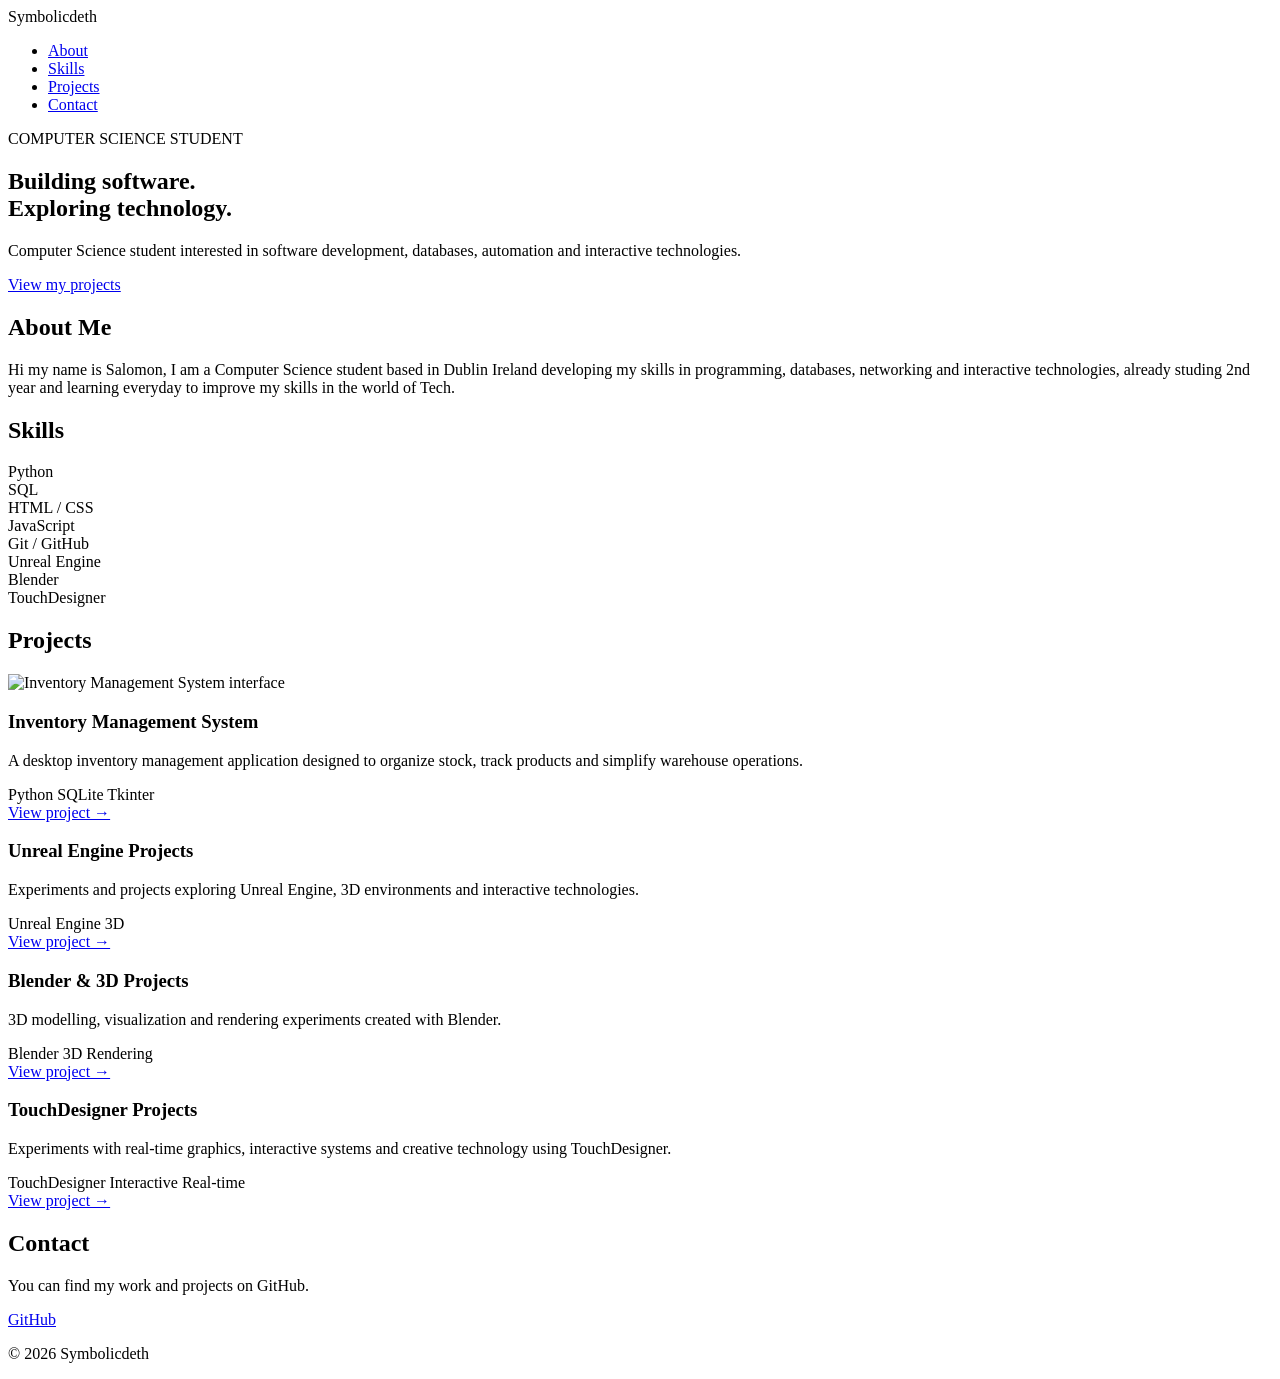
==== index.html @ 590c9b87 "Rename index.html.html to index.html" ====
<!DOCTYPE html>
<html lang="en">

<head>
    <meta charset="UTF-8">
    <meta name="viewport" content="width=device-width, initial-scale=1.0">

    <title>Symbolicdeth | Portfolio</title>

    <link rel="stylesheet" href="style.css">
</head>

<body>

    <!-- Navigation -->
    <header>
        <nav>
            <div class="logo">Symbolicdeth</div>

            <ul>
                <li><a href="#about">About</a></li>
                <li><a href="#skills">Skills</a></li>
                <li><a href="#projects">Projects</a></li>
                <li><a href="#contact">Contact</a></li>
            </ul>
        </nav>
    </header>


    <!-- Hero -->
    <section id="hero">

        <p class="subtitle">COMPUTER SCIENCE STUDENT</p>

        <h1>
            Building software.<br>
            Exploring technology.
        </h1>

        <p class="description">
            Computer Science student interested in software development,
            databases, automation and interactive technologies.
        </p>

        <a href="#projects" class="button">
            View my projects
        </a>

    </section>


    <!-- About -->
    <section id="about">

        <h2>About Me</h2>

        <p>
            Hi my name is Salomon, I am a Computer Science student based in Dublin Ireland
            developing my skills in programming, databases, networking and interactive technologies,
            already studing 2nd year and learning everyday to improve my skills in the world of Tech.
        </p>

    </section>


    <!-- Skills -->
    <section id="skills">

        <h2>Skills</h2>

        <div class="skills-container">

            <div class="skill">Python</div>
            <div class="skill">SQL</div>
            <div class="skill">HTML / CSS</div>
            <div class="skill">JavaScript</div>
            <div class="skill">Git / GitHub</div>
            <div class="skill">Unreal Engine</div>
            <div class="skill">Blender</div>
            <div class="skill">TouchDesigner</div>
        </div>

    </section>


    <!-- Projects -->
    <section id="projects">

        <h2>Projects</h2>

        <div class="projects-container">
            

            <article class="project">
                <img 
                    src="images/Inventory github.png"
                    alt="Inventory Management System interface"
                    class="project-image">
                <h3>Inventory Management System</h3>
                <p>
                    A desktop inventory management application designed to organize stock, 
                    track products and simplify warehouse 
                    operations.
    </p>

    <div class="project-tags">
        <span>Python</span>
        <span>SQLite</span>
        <span>Tkinter</span> 
    </div>

    <a href="projects/inventory.html" class="project-link">
    View project →
</a>

</article>


            <article class="project">

                <h3>Unreal Engine Projects</h3>

                <p>
                   Experiments and projects exploring Unreal Engine,
                   3D environments and interactive technologies.
                </p>

                <div class="project-tags">
                     <span>Unreal Engine</span>
                     <span>3D</span>
                </div>

    <a href="#" class="project-link">
        View project →
    </a>

</article>


            <article class="project">

                <h3>Blender & 3D Projects</h3>

                <p>
                    3D modelling, visualization and rendering experiments
                    created with Blender.
                </p>

    <div class="project-tags">
        <span>Blender</span>
        <span>3D</span>
        <span>Rendering</span>
    </div>

    <a href="#" class="project-link">
        View project →
    </a>

</article>


            <article class="project">

                <h3>TouchDesigner Projects</h3>

                <p>
                    Experiments with real-time graphics, interactive systems
                    and creative technology using TouchDesigner.
                </p>

    <div class="project-tags">
        <span>TouchDesigner</span>
        <span>Interactive</span>
        <span>Real-time</span>
    </div>

    <a href="#" class="project-link">
        View project →
    </a>

</article>
        </div>

    </section>


    <!-- Contact -->
    <section id="contact">

        <h2>Contact</h2>

        <p>
            You can find my work and projects on GitHub.
        </p>

        <a href="https://github.com/" class="button">
            GitHub
        </a>

    </section>


    <footer>

        <p>© 2026 Symbolicdeth</p>

    </footer>


    <script src="script.js"></script>

</body>

</html>
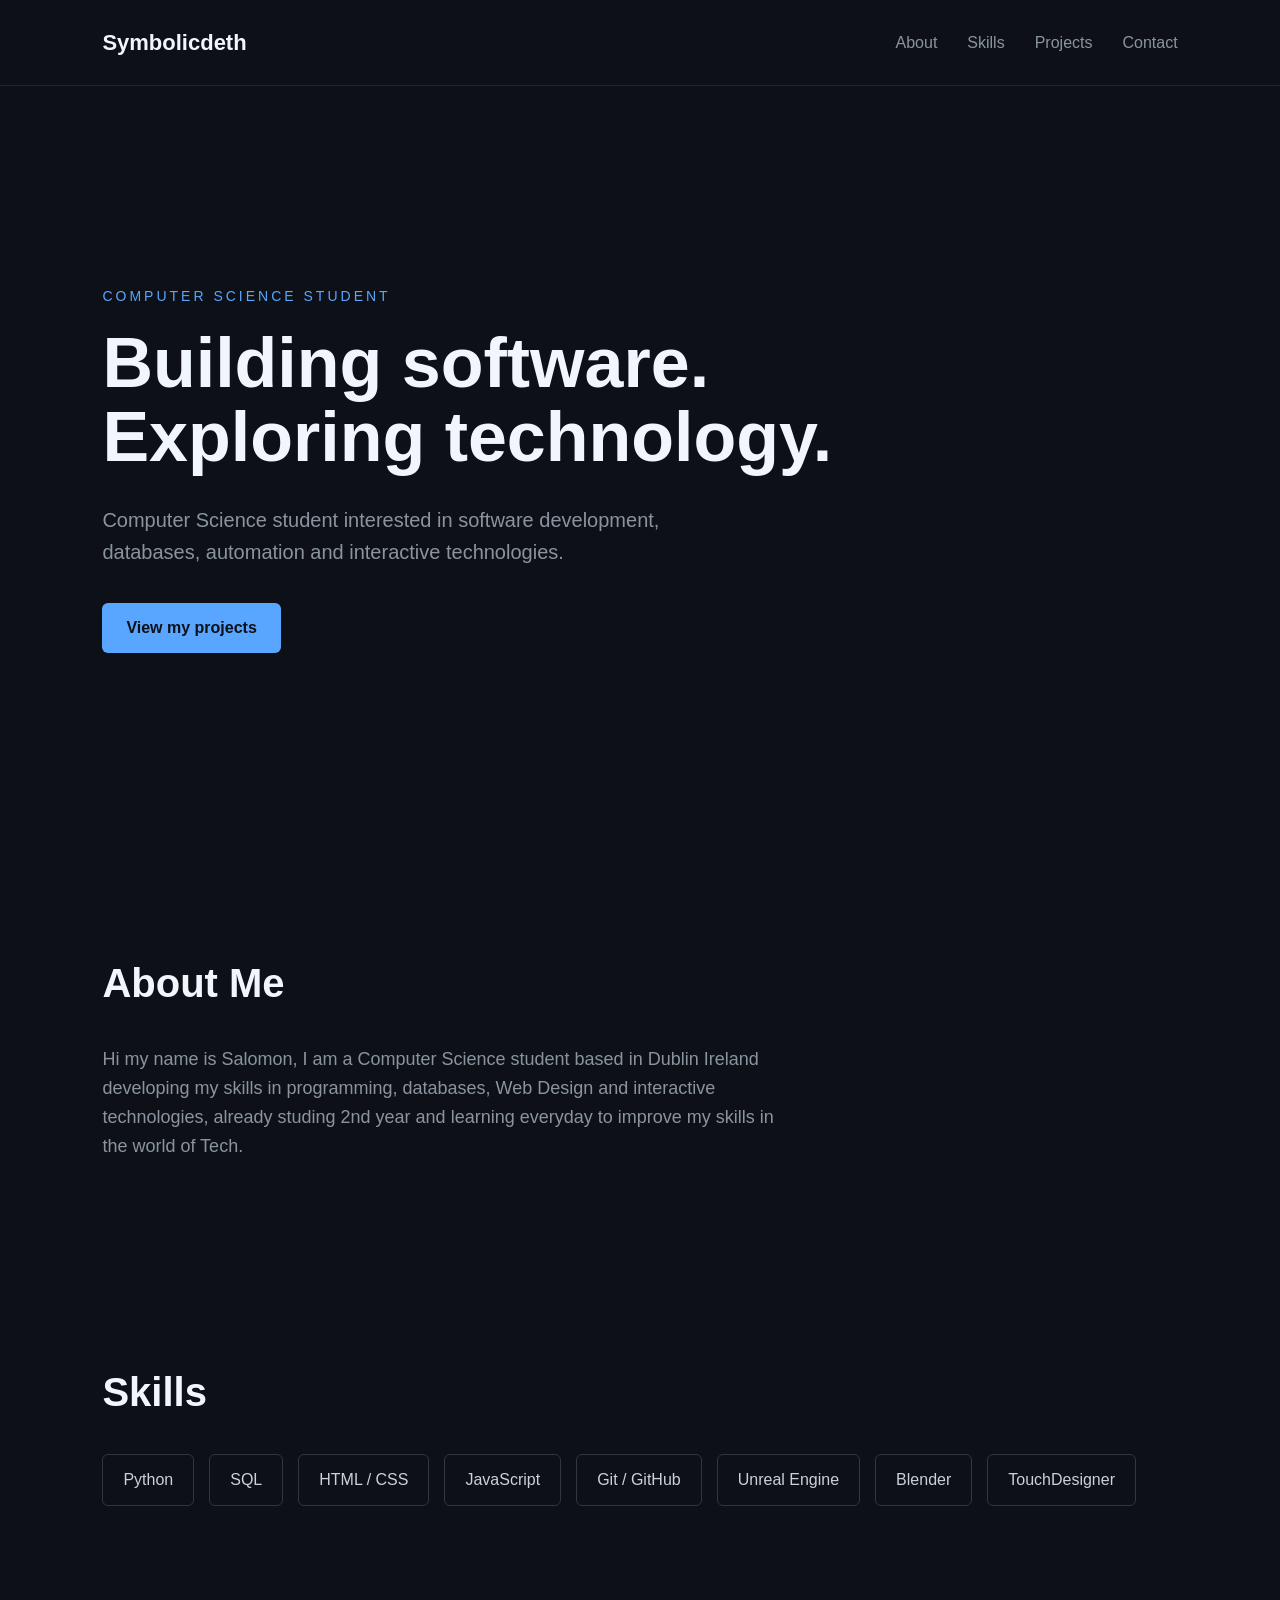
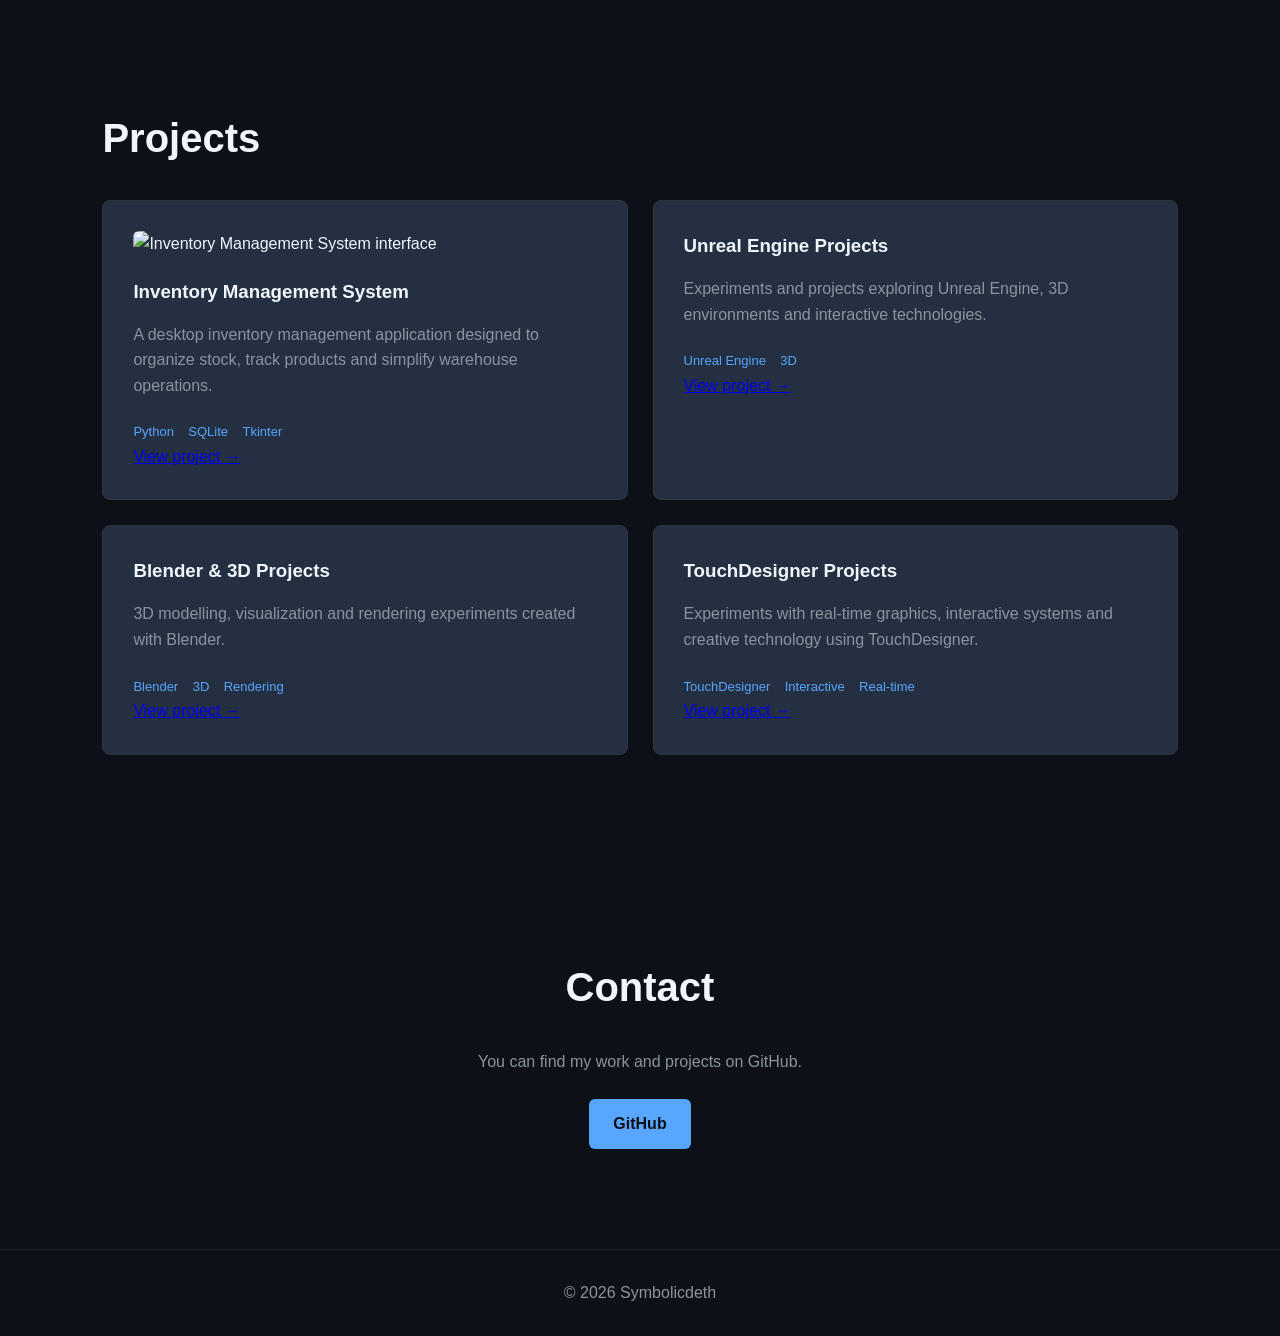
==== commit 997f4274: "Revise portfolio HTML structure and content Updated the HTML structure of the portfolio page, includ" ====
--- a/index.html
+++ b/index.html
@@ -56,7 +56,7 @@
 
         <p>
             Hi my name is Salomon, I am a Computer Science student based in Dublin Ireland
-            developing my skills in programming, databases, networking and interactive technologies,
+            developing my skills in programming, databases, Web Design and interactive technologies,
             already studing 2nd year and learning everyday to improve my skills in the world of Tech.
         </p>
 
--- a/style.css
+++ b/style.css
@@ -0,0 +1,358 @@
+/* =========================
+   GENERAL
+========================= */
+
+* {
+    margin: 0;
+    padding: 0;
+    box-sizing: border-box;
+}
+
+html {
+    scroll-behavior: smooth;
+}
+
+body {
+    background-color: #0d1117;
+    color: #f0f6fc;
+    font-family: Arial, sans-serif;
+    line-height: 1.6;
+}
+
+
+/* =========================
+   NAVIGATION
+========================= */
+
+header {
+    padding: 25px 8%;
+    border-bottom: 1px solid #21262d;
+}
+
+nav {
+    display: flex;
+    justify-content: space-between;
+    align-items: center;
+}
+
+.logo {
+    font-size: 22px;
+    font-weight: bold;
+}
+
+nav ul {
+    display: flex;
+    list-style: none;
+    gap: 30px;
+}
+
+nav a {
+    color: #8b949e;
+    text-decoration: none;
+}
+
+nav a:hover {
+    color: white;
+}
+
+
+/* =========================
+   HERO
+========================= */
+
+#hero {
+    min-height: 85vh;
+    padding: 120px 8%;
+    display: flex;
+    flex-direction: column;
+    justify-content: center;
+}
+
+.subtitle {
+    color: #58a6ff;
+    font-size: 14px;
+    letter-spacing: 3px;
+    margin-bottom: 20px;
+}
+
+#hero h1 {
+    font-size: clamp(45px, 7vw, 70px);
+    line-height: 1.05;
+    max-width: 900px;
+    margin-bottom: 30px;
+}
+
+.description {
+    color: #8b949e;
+    font-size: 20px;
+    max-width: 650px;
+    margin-bottom: 35px;
+}
+
+
+/* =========================
+   BUTTON
+========================= */
+
+.button {
+    display: inline-block;
+    width: fit-content;
+    padding: 12px 24px;
+    background-color: #58a6ff;
+    color: #0d1117;
+    text-decoration: none;
+    font-weight: bold;
+    border-radius: 6px;
+}
+
+.button:hover {
+    opacity: 0.8;
+}
+
+
+/* =========================
+   SECTIONS
+========================= */
+
+section {
+    padding: 100px 8%;
+}
+
+section h2 {
+    font-size: 40px;
+    margin-bottom: 30px;
+}
+
+#about p {
+    max-width: 700px;
+    color: #8b949e;
+    font-size: 18px;
+}
+
+
+/* =========================
+   SKILLS
+========================= */
+
+.skills-container {
+    display: flex;
+    flex-wrap: wrap;
+    gap: 15px;
+}
+
+.skill {
+    border: 1px solid #30363d;
+    padding: 12px 20px;
+    border-radius: 6px;
+    color: #c9d1d9;
+}
+
+
+/* =========================
+   PROJECTS
+========================= */
+
+.projects-container {
+    display: grid;
+    grid-template-columns: repeat(2, 1fr);
+    gap: 25px;
+}
+
+.project {
+    border: 1px solid #30363d;
+    padding: 30px;
+    border-radius: 8px;
+    background-color: #243041;
+}
+
+.project h3 {
+    margin-bottom: 15px;
+}
+
+.project p {
+    color: #8b949e;
+    margin-bottom: 20px;
+}
+
+.project span {
+    .project-tags {
+    margin-bottom: 25px;
+}
+
+.project-link {
+    color: #58a6ff;
+    text-decoration: none;
+    font-weight: bold;
+}
+
+.project-link:hover {
+    text-decoration: underline;
+}
+    display: inline-block;
+    font-size: 13px;
+    color: #58a6ff;
+    margin-right: 10px;
+}
+
+
+/* =========================
+   CONTACT
+========================= */
+
+#contact {
+    text-align: center;
+}
+
+#contact p {
+    color: #8b949e;
+    margin-bottom: 25px;
+}
+
+
+/* =========================
+   FOOTER
+========================= */
+
+footer {
+    text-align: center;
+    padding: 30px;
+    border-top: 1px solid #21262d;
+    color: #8b949e;
+}
+/* =========================
+   PROJECT PAGE
+========================= */
+
+.project-page {
+    min-height: 65vh;
+    padding: 120px 8% 85px;
+    display: flex;
+    flex-direction: column;
+    justify-content: center;
+}
+
+.project-page h1 {
+    font-size: clamp(45px, 6vw, 70px);
+    line-height: 1.1;
+    max-width: 900px;
+    margin-bottom: 30px;
+}
+
+.project-intro {
+    max-width: 750px;
+    color: #8b949e;
+    font-size: 21px;
+}
+
+.project-section {
+    max-width: 1000px;
+    margin: auto;
+    padding: 80px 8%;
+}
+
+.project-section h2 {
+    font-size: 35px;
+    margin-bottom: 25px;
+}
+
+.project-section p {
+    color: #8b949e;
+    font-size: 18px;
+    margin-bottom: 20px;
+}
+
+.feature-list {
+    list-style: none;
+    display: grid;
+    gap: 15px;
+    padding: 0;
+}
+
+.feature-list li {
+    border-left: 3px solid #58a6ff;
+    padding: 12px 20px;
+    background-color: #161b22;
+    color: #c9d1d9;
+}
+
+.project-image {
+    width: 100%;
+    height: 220px;
+    object-fit: cover;
+    border-radius: 6px;
+    margin-bottom: 20px;
+}
+/* =========================
+   PROJECT DETAIL IMAGES
+========================= */
+
+.project-detail-image {
+    display: block;
+    width: 100%;
+    max-width: 1000px;
+    height: auto;
+    margin: 35px auto 0;
+    border: 1px solid #30363d;
+    border-radius: 8px;
+}
+/* =========================
+   FEATURE GRID
+========================= */
+
+.feature-grid {
+    display: grid;
+    grid-template-columns: repeat(2, 1fr);
+    gap: 20px;
+    margin-top: 30px;
+}
+
+.feature-card {
+    padding: 25px;
+    border: 1px solid #30363d;
+    border-radius: 8px;
+    background: #111827;
+}
+
+.feature-card h3 {
+    margin-bottom: 10px;
+}
+
+.feature-card p {
+    margin: 0;
+    line-height: 1.6;
+}
+/* =========================
+   PROJECT ARCHITECTURE
+========================= */
+
+.architecture {
+    display: grid;
+    grid-template-columns: repeat(2, 1fr);
+    gap: 20px;
+    margin-top: 30px;
+}
+
+.architecture-item {
+    padding: 25px;
+    border: 1px solid #30363d;
+    border-radius: 8px;
+    background: #111827;
+}
+
+.architecture-item strong {
+    display: block;
+    font-size: 1.1rem;
+    margin-bottom: 8px;
+}
+
+.architecture-item span {
+    line-height: 1.5;
+}
+
+.architecture-main {
+    grid-column: 1 / -1;
+}
+
+.architecture-database {
+    grid-column: 1 / -1;
+}
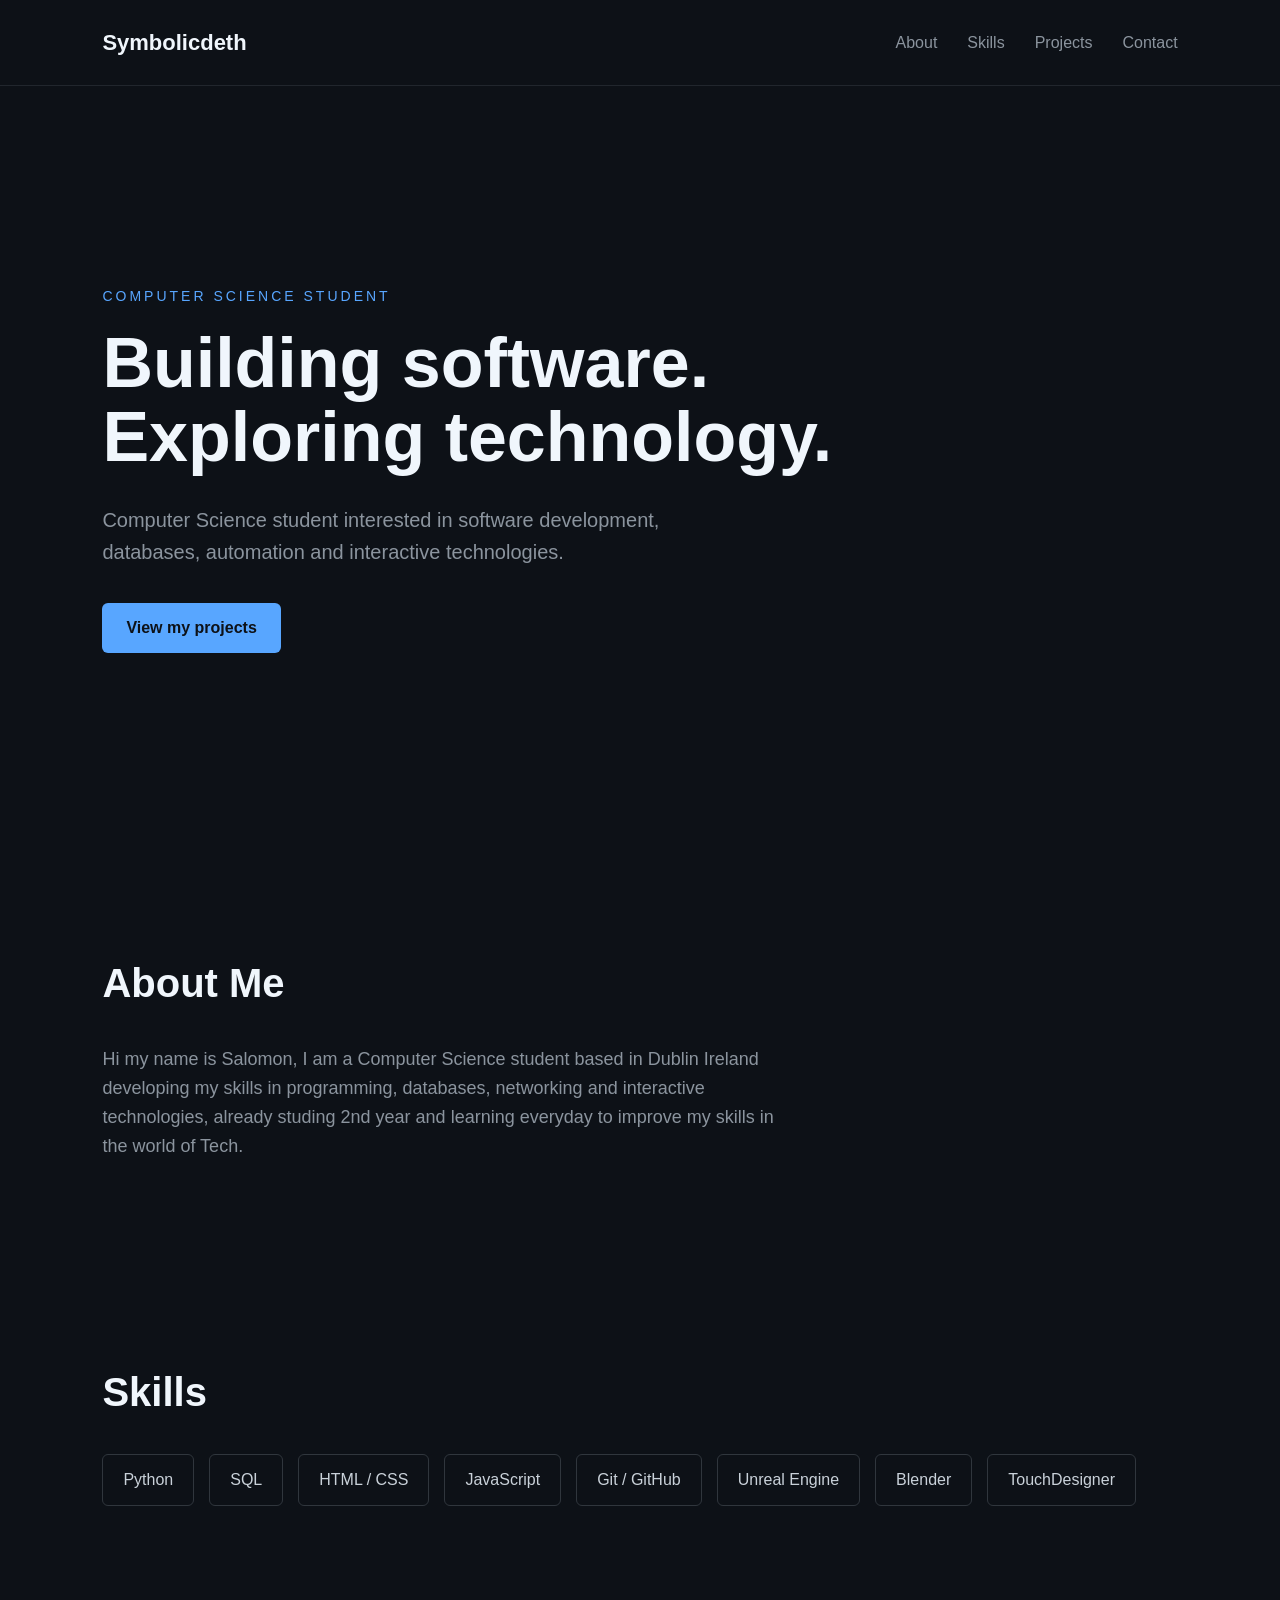
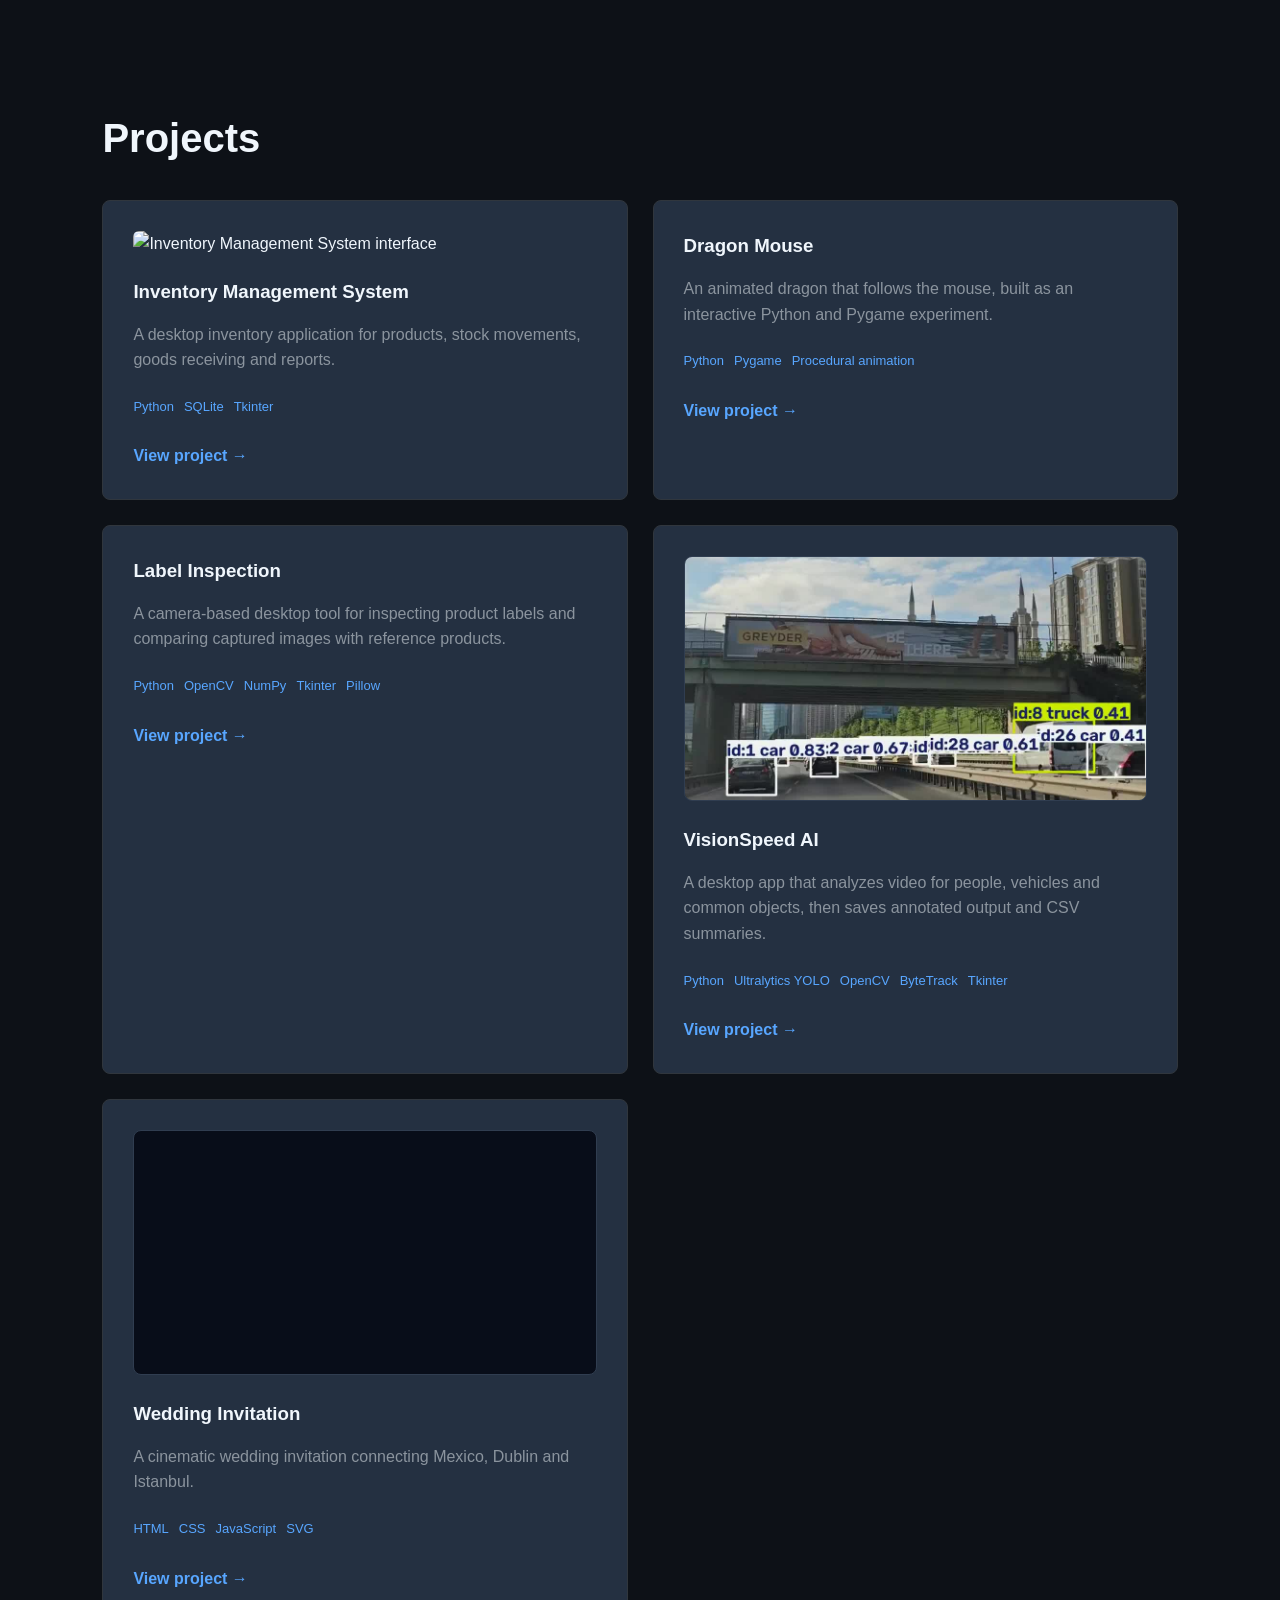
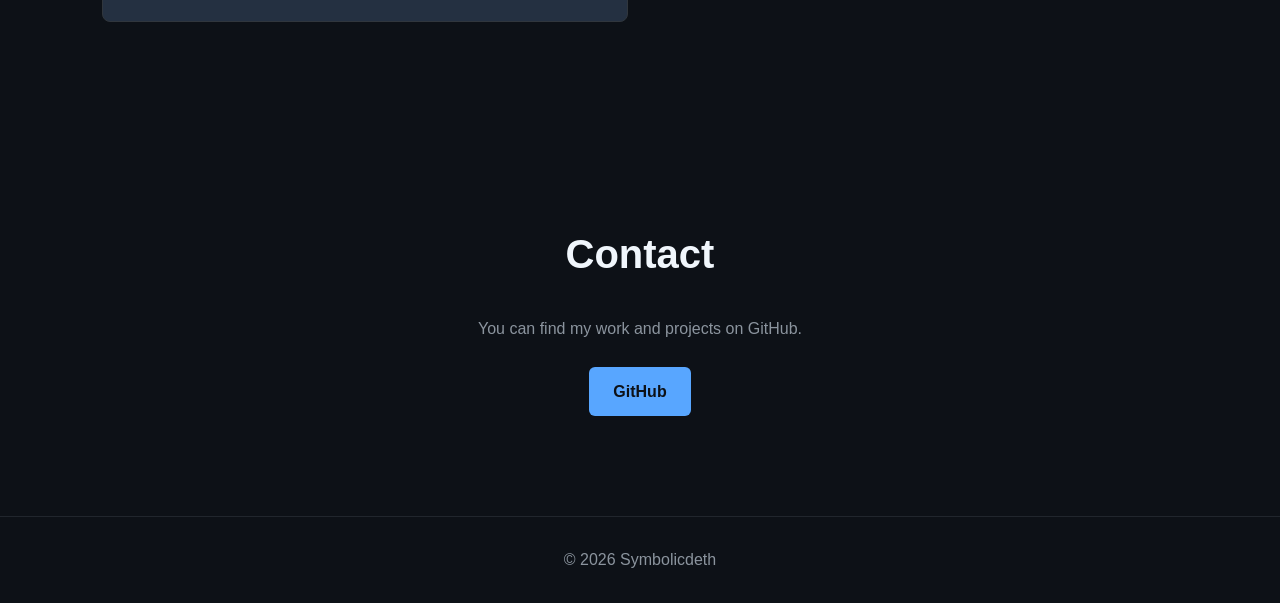
==== commit b0c5f07d: "Add files via upload" ====
--- a/index.html
+++ b/index.html
@@ -56,7 +56,7 @@
 
         <p>
             Hi my name is Salomon, I am a Computer Science student based in Dublin Ireland
-            developing my skills in programming, databases, Web Design and interactive technologies,
+            developing my skills in programming, databases, networking and interactive technologies,
             already studing 2nd year and learning everyday to improve my skills in the world of Tech.
         </p>
 
@@ -89,96 +89,45 @@
         <h2>Projects</h2>
 
         <div class="projects-container">
-            
+            <article class="project">
+                <img src="images/Inventory github.png" alt="Inventory Management System interface" class="project-image">
+                <h3>Inventory Management System</h3>
+                <p>A desktop inventory application for products, stock movements, goods receiving and reports.</p>
+                <div class="project-tags"><span>Python</span><span>SQLite</span><span>Tkinter</span></div>
+                <a href="projects/inventory.html" class="project-link">View project →</a>
+            </article>
 
             <article class="project">
-                <img 
-                    src="images/Inventory github.png"
-                    alt="Inventory Management System interface"
-                    class="project-image">
-                <h3>Inventory Management System</h3>
-                <p>
-                    A desktop inventory management application designed to organize stock, 
-                    track products and simplify warehouse 
-                    operations.
-    </p>
-
-    <div class="project-tags">
-        <span>Python</span>
-        <span>SQLite</span>
-        <span>Tkinter</span> 
-    </div>
-
-    <a href="projects/inventory.html" class="project-link">
-    View project →
-</a>
-
-</article>
-
+                <h3>Dragon Mouse</h3>
+                <p>An animated dragon that follows the mouse, built as an interactive Python and Pygame experiment.</p>
+                <div class="project-tags"><span>Python</span><span>Pygame</span><span>Procedural animation</span></div>
+                <a href="projects/dragon-mouse.html" class="project-link">View project →</a>
+            </article>
 
             <article class="project">
-
-                <h3>Unreal Engine Projects</h3>
-
-                <p>
-                   Experiments and projects exploring Unreal Engine,
-                   3D environments and interactive technologies.
-                </p>
-
-                <div class="project-tags">
-                     <span>Unreal Engine</span>
-                     <span>3D</span>
-                </div>
-
-    <a href="#" class="project-link">
-        View project →
-    </a>
-
-</article>
-
+                <h3>Label Inspection</h3>
+                <p>A camera-based desktop tool for inspecting product labels and comparing captured images with reference products.</p>
+                <div class="project-tags"><span>Python</span><span>OpenCV</span><span>NumPy</span><span>Tkinter</span><span>Pillow</span></div>
+                <a href="projects/label-inspection.html" class="project-link">View project →</a>
+            </article>
 
             <article class="project">
-
-                <h3>Blender & 3D Projects</h3>
-
-                <p>
-                    3D modelling, visualization and rendering experiments
-                    created with Blender.
-                </p>
-
-    <div class="project-tags">
-        <span>Blender</span>
-        <span>3D</span>
-        <span>Rendering</span>
-    </div>
-
-    <a href="#" class="project-link">
-        View project →
-    </a>
-
-</article>
-
+                <video class="project-video-preview" muted loop playsinline preload="none" poster="images/visionspeed-poster.jpg" aria-label="Preview of VisionSpeed AI detecting vehicles in traffic">
+                    <source src="images/visionspeed-traffic.mp4" type="video/mp4">
+                </video>
+                <h3>VisionSpeed AI</h3>
+                <p>A desktop app that analyzes video for people, vehicles and common objects, then saves annotated output and CSV summaries.</p>
+                <div class="project-tags"><span>Python</span><span>Ultralytics YOLO</span><span>OpenCV</span><span>ByteTrack</span><span>Tkinter</span></div>
+                <a href="projects/visionspeed-ai.html" class="project-link">View project →</a>
+            </article>
 
             <article class="project">
-
-                <h3>TouchDesigner Projects</h3>
-
-                <p>
-                    Experiments with real-time graphics, interactive systems
-                    and creative technology using TouchDesigner.
-                </p>
-
-    <div class="project-tags">
-        <span>TouchDesigner</span>
-        <span>Interactive</span>
-        <span>Real-time</span>
-    </div>
-
-    <a href="#" class="project-link">
-        View project →
-    </a>
-
-</article>
+                <iframe class="project-preview-frame" src="https://symbolicdeth.github.io/daniel-dilara-wedding/" title="Preview of the Daniel and Dilara wedding invitation" loading="lazy" scrolling="yes" tabindex="0"></iframe>
+                <h3>Wedding Invitation</h3>
+                <p>A cinematic wedding invitation connecting Mexico, Dublin and Istanbul.</p>
+                <div class="project-tags"><span>HTML</span><span>CSS</span><span>JavaScript</span><span>SVG</span></div>
+                <a href="projects/wedding-invitation.html" class="project-link">View project →</a>
+            </article>
         </div>
 
     </section>
@@ -212,3 +161,9 @@
 </body>
 
 </html>
+
+
+
+
+
+
--- a/style.css
+++ b/style.css
@@ -174,28 +174,12 @@
     margin-bottom: 20px;
 }
 
-.project span {
-    .project-tags {
-    margin-bottom: 25px;
-}
-
-.project-link {
-    color: #58a6ff;
-    text-decoration: none;
-    font-weight: bold;
-}
-
-.project-link:hover {
-    text-decoration: underline;
-}
-    display: inline-block;
-    font-size: 13px;
-    color: #58a6ff;
-    margin-right: 10px;
-}
-
-
-/* =========================
+.project-tags { margin-bottom: 25px; }
+.project-tags span { display: inline-block; font-size: 13px; color: #58a6ff; margin-right: 10px; }
+.project-link { color: #58a6ff; text-decoration: none; font-weight: bold; }
+.project-link:hover { text-decoration: underline; }
+
+/* =========================
    CONTACT
 ========================= */
 
@@ -356,3 +340,56 @@
 .architecture-database {
     grid-column: 1 / -1;
 }
+
+/* Embedded project previews */
+.project-preview-frame,
+.project-demo-frame {
+    display: block;
+    width: 100%;
+    border: 1px solid #303d50;
+    border-radius: 8px;
+    background: #080d19;
+}
+
+.project-preview-frame {
+    height: 245px;
+    margin-bottom: 24px;
+    pointer-events: auto;
+    overscroll-behavior: contain;
+    touch-action: pan-y;
+}
+
+.project-demo-frame {
+    min-height: 520px;
+    height: min(72vh, 760px);
+}
+
+@media (max-width: 700px) {
+    .project-demo-frame {
+        min-height: 440px;
+        height: 70vh;
+    }
+}
+
+/* VisionSpeed AI video preview */
+.project-video-preview,
+.project-video-demo {
+    display: block;
+    width: 100%;
+    border: 1px solid #303d50;
+    border-radius: 8px;
+    background: #080d19;
+    object-fit: cover;
+}
+
+.project-video-preview {
+    height: 245px;
+    margin-bottom: 24px;
+}
+
+.project-video-demo {
+    min-height: 260px;
+    max-height: 760px;
+    aspect-ratio: 16 / 9;
+}
+
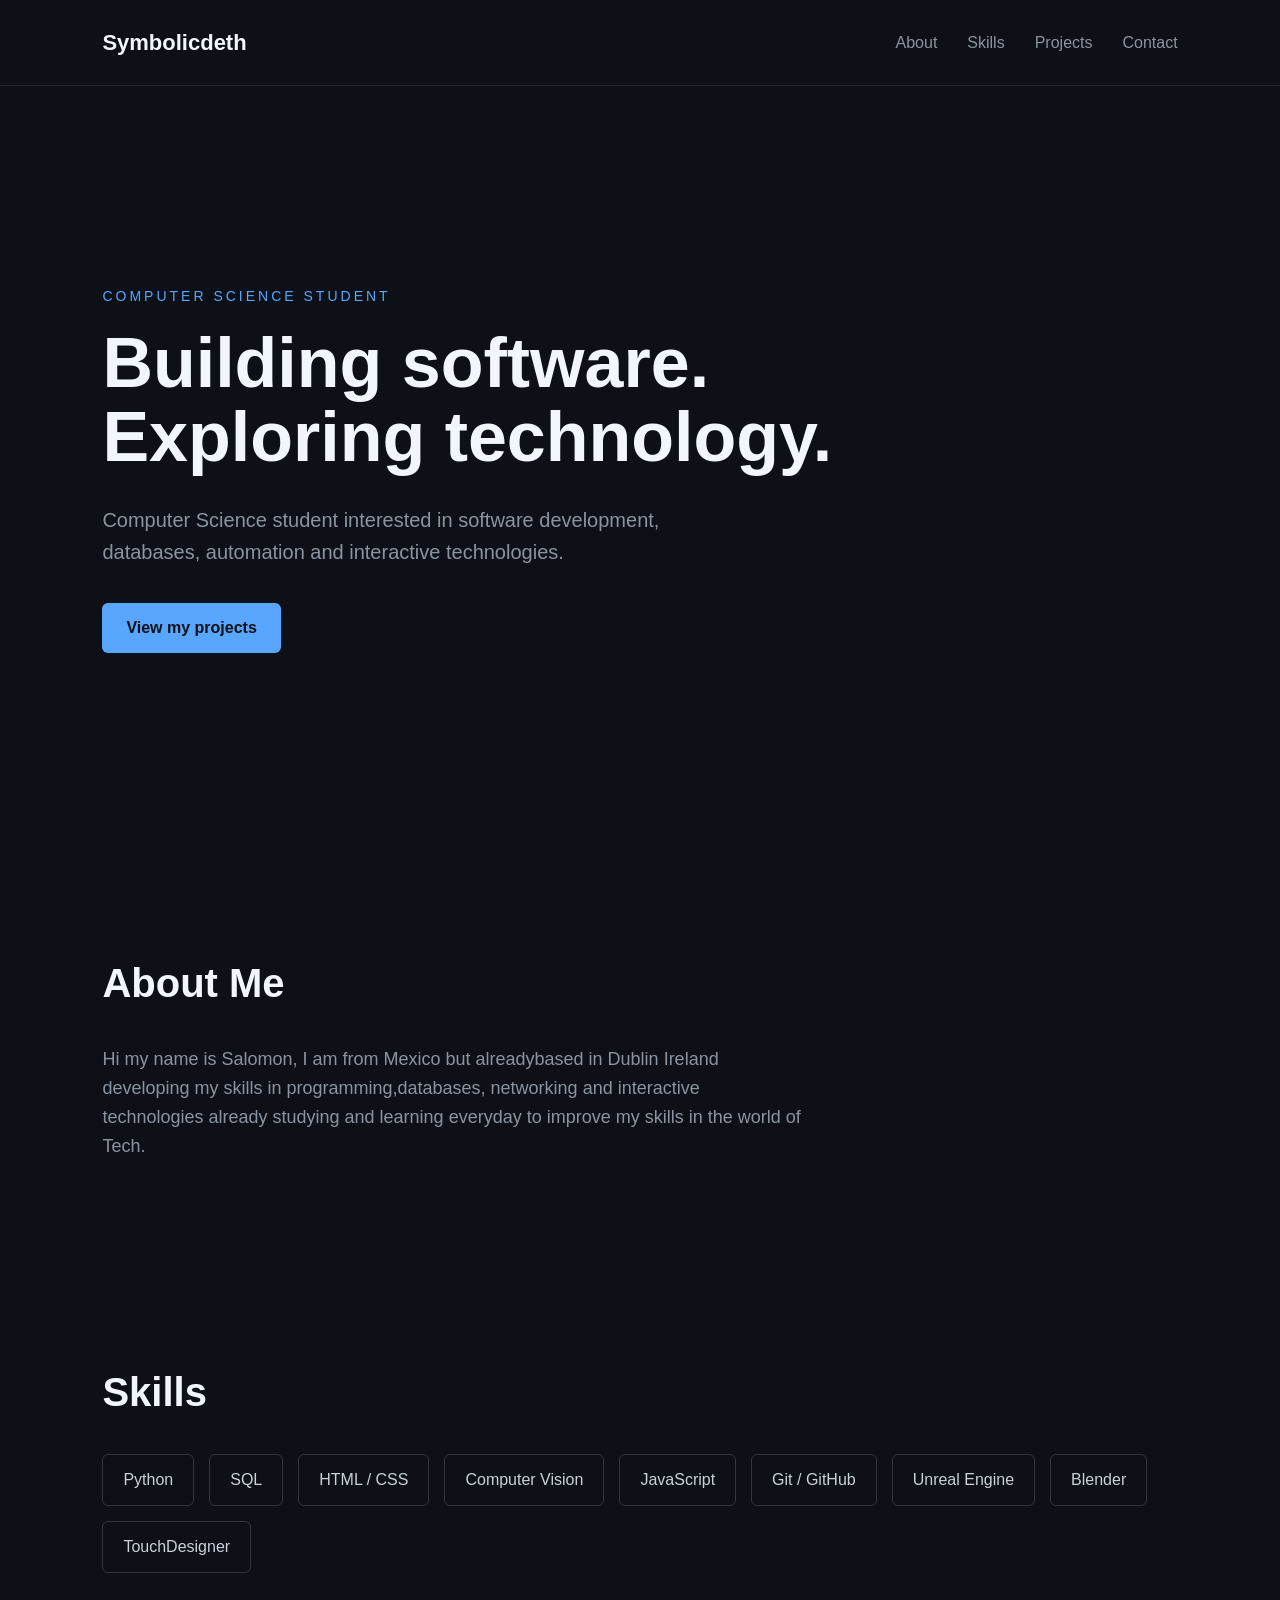
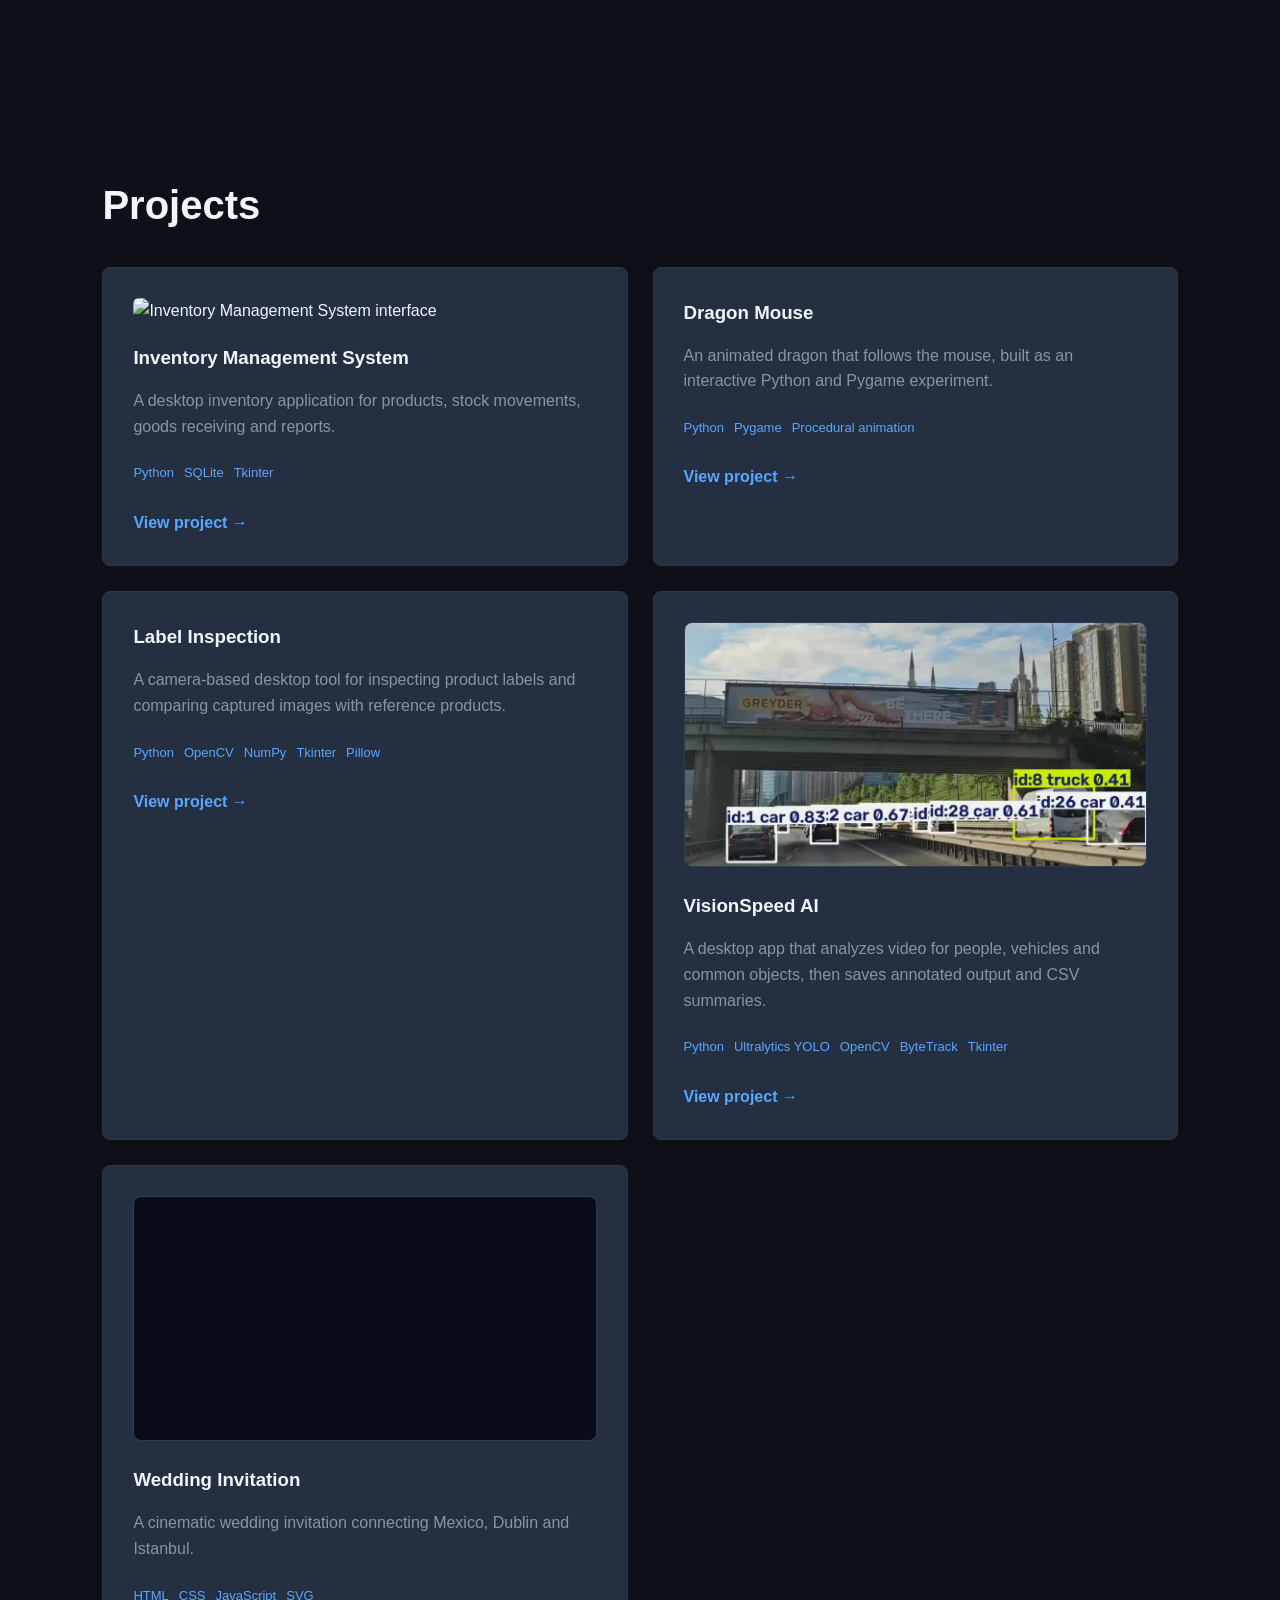
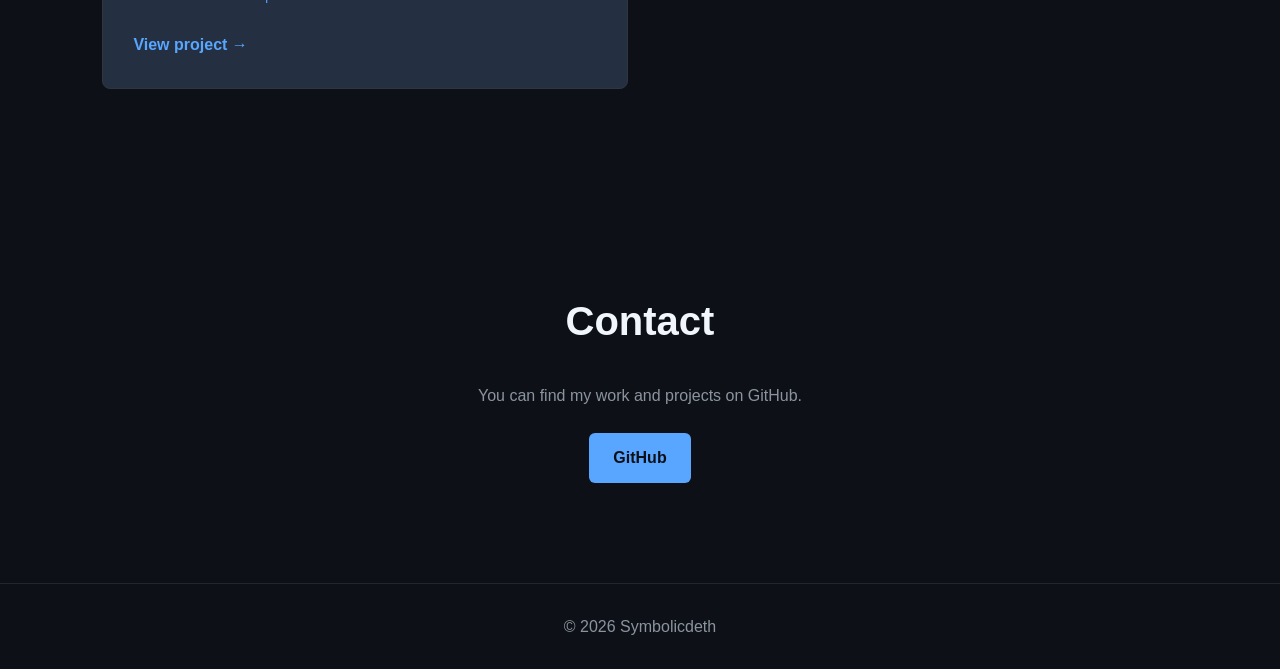
==== commit a75daa20: "Add files via upload" ====
--- a/index.html
+++ b/index.html
@@ -55,9 +55,9 @@
         <h2>About Me</h2>
 
         <p>
-            Hi my name is Salomon, I am a Computer Science student based in Dublin Ireland
-            developing my skills in programming, databases, networking and interactive technologies,
-            already studing 2nd year and learning everyday to improve my skills in the world of Tech.
+            Hi my name is Salomon, I am from Mexico but alreadybased in Dublin Ireland 
+            developing my skills in programming,databases, networking and interactive technologies
+            already studying and learning everyday to improve my skills in the world of Tech.
         </p>
 
     </section>
@@ -73,6 +73,7 @@
             <div class="skill">Python</div>
             <div class="skill">SQL</div>
             <div class="skill">HTML / CSS</div>
+            <div class="skill">Computer Vision</div>
             <div class="skill">JavaScript</div>
             <div class="skill">Git / GitHub</div>
             <div class="skill">Unreal Engine</div>
@@ -142,7 +143,7 @@
             You can find my work and projects on GitHub.
         </p>
 
-        <a href="https://github.com/" class="button">
+        <a href="https://github.com/dashboard" class="button">
             GitHub
         </a>
 
--- a/style.css
+++ b/style.css
@@ -174,12 +174,12 @@
     margin-bottom: 20px;
 }
 
-.project-tags { margin-bottom: 25px; }
-.project-tags span { display: inline-block; font-size: 13px; color: #58a6ff; margin-right: 10px; }
-.project-link { color: #58a6ff; text-decoration: none; font-weight: bold; }
-.project-link:hover { text-decoration: underline; }
-
-/* =========================
+.project-tags { margin-bottom: 25px; }
+.project-tags span { display: inline-block; font-size: 13px; color: #58a6ff; margin-right: 10px; }
+.project-link { color: #58a6ff; text-decoration: none; font-weight: bold; }
+.project-link:hover { text-decoration: underline; }
+
+/* =========================
    CONTACT
 ========================= */
 
@@ -340,56 +340,141 @@
 .architecture-database {
     grid-column: 1 / -1;
 }
-
-/* Embedded project previews */
-.project-preview-frame,
-.project-demo-frame {
-    display: block;
-    width: 100%;
-    border: 1px solid #303d50;
-    border-radius: 8px;
-    background: #080d19;
-}
-
-.project-preview-frame {
-    height: 245px;
-    margin-bottom: 24px;
-    pointer-events: auto;
-    overscroll-behavior: contain;
-    touch-action: pan-y;
-}
-
-.project-demo-frame {
-    min-height: 520px;
-    height: min(72vh, 760px);
-}
-
-@media (max-width: 700px) {
-    .project-demo-frame {
-        min-height: 440px;
-        height: 70vh;
-    }
-}
-
-/* VisionSpeed AI video preview */
-.project-video-preview,
-.project-video-demo {
-    display: block;
-    width: 100%;
-    border: 1px solid #303d50;
-    border-radius: 8px;
-    background: #080d19;
-    object-fit: cover;
-}
-
-.project-video-preview {
-    height: 245px;
-    margin-bottom: 24px;
-}
-
-.project-video-demo {
-    min-height: 260px;
-    max-height: 760px;
-    aspect-ratio: 16 / 9;
-}
-
+
+/* Embedded project previews */
+.project-preview-frame,
+.project-demo-frame {
+    display: block;
+    width: 100%;
+    border: 1px solid #303d50;
+    border-radius: 8px;
+    background: #080d19;
+}
+
+.project-preview-frame {
+    height: 245px;
+    margin-bottom: 24px;
+    pointer-events: auto;
+    overscroll-behavior: contain;
+    touch-action: pan-y;
+}
+
+.project-demo-frame {
+    min-height: 520px;
+    height: min(72vh, 760px);
+}
+
+@media (max-width: 700px) {
+    .project-demo-frame {
+        min-height: 440px;
+        height: 70vh;
+    }
+}
+
+/* VisionSpeed AI video preview */
+.project-video-preview,
+.project-video-demo {
+    display: block;
+    width: 100%;
+    border: 1px solid #303d50;
+    border-radius: 8px;
+    background: #080d19;
+    object-fit: cover;
+}
+
+.project-video-preview {
+    height: 245px;
+    margin-bottom: 24px;
+}
+
+.project-video-demo {
+    min-height: 260px;
+    max-height: 760px;
+    aspect-ratio: 16 / 9;
+}
+
+
+/* =========================
+   MOBILE RESPONSIVE
+========================= */
+
+@media (max-width: 768px) {
+
+    header {
+        padding: 20px 6%;
+    }
+
+    nav {
+        flex-wrap: wrap;
+        gap: 15px;
+    }
+
+    nav ul {
+        flex-wrap: wrap;
+        gap: 15px;
+    }
+
+    #hero {
+        min-height: auto;
+        padding: 90px 6%;
+    }
+
+    #hero h1 {
+        font-size: clamp(36px, 9vw, 52px);
+    }
+
+    .description {
+        font-size: 17px;
+    }
+
+    section {
+        padding: 65px 6%;
+    }
+
+    section h2 {
+        font-size: 32px;
+    }
+
+    .projects-container {
+        grid-template-columns: 1fr;
+        gap: 22px;
+    }
+
+    .project {
+        padding: 24px;
+        min-width: 0;
+    }
+
+    .project-image {
+        height: auto;
+        max-height: 260px;
+        object-fit: contain;
+    }
+
+    .project h3 {
+        font-size: 23px;
+        overflow-wrap: break-word;
+    }
+
+    .project p {
+        font-size: 16px;
+    }
+
+    .project span {
+        margin-bottom: 8px;
+    }
+
+    .feature-grid,
+    .architecture {
+        grid-template-columns: 1fr;
+    }
+
+    .architecture-main,
+    .architecture-database {
+        grid-column: auto;
+    }
+
+    .project-detail-image {
+        margin-top: 25px;
+    }
+}
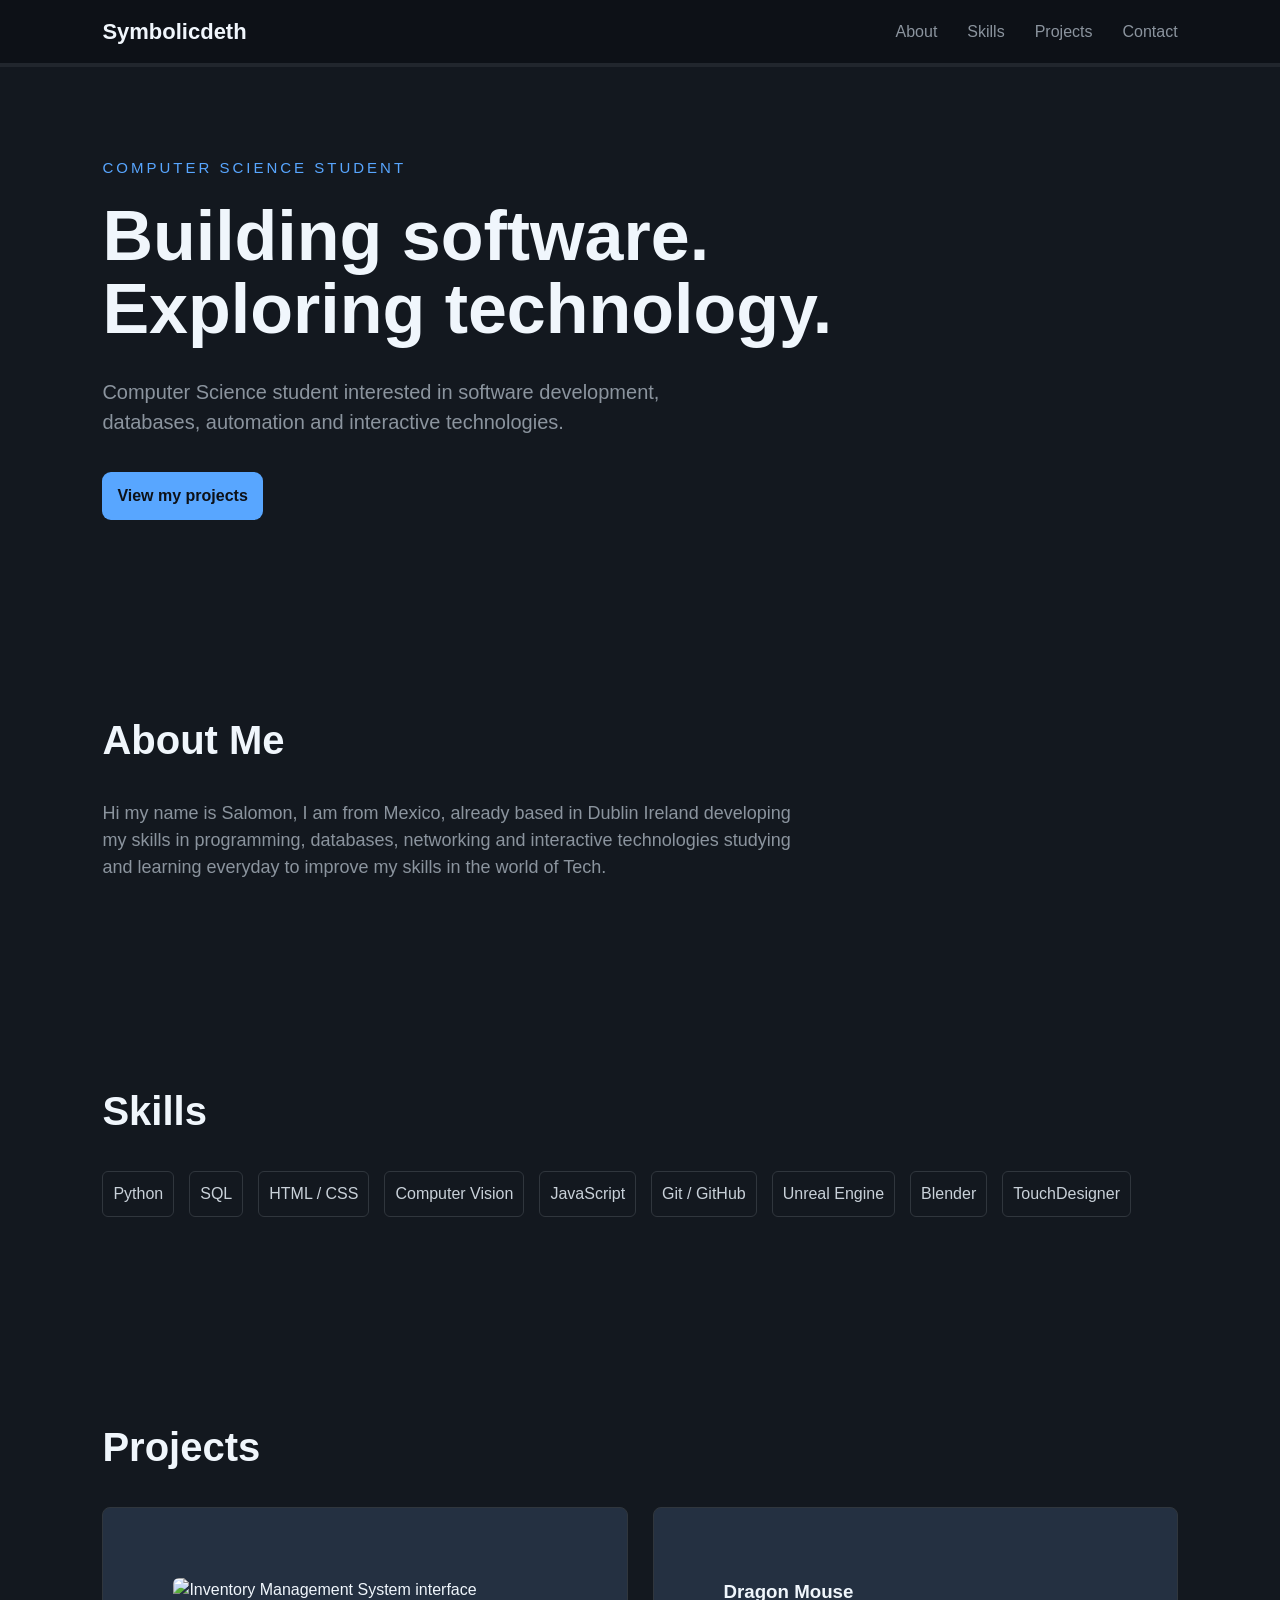
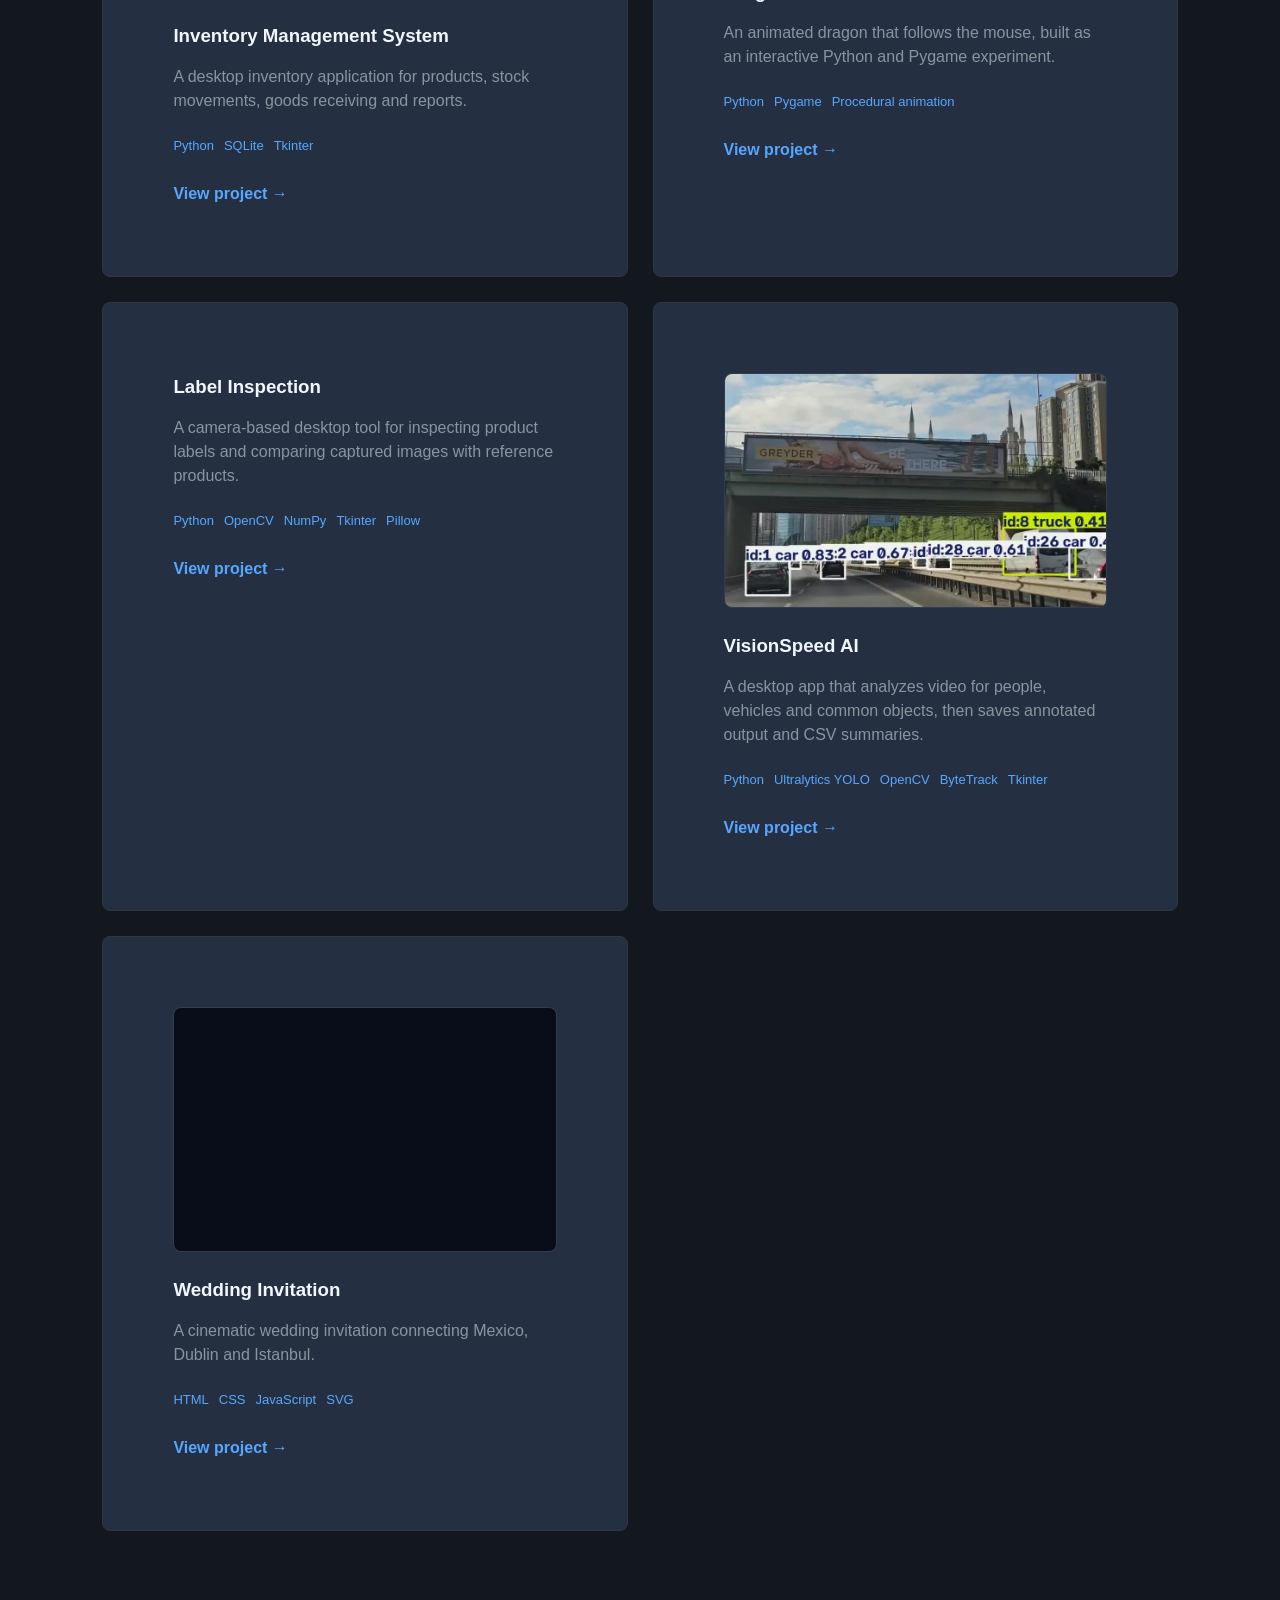
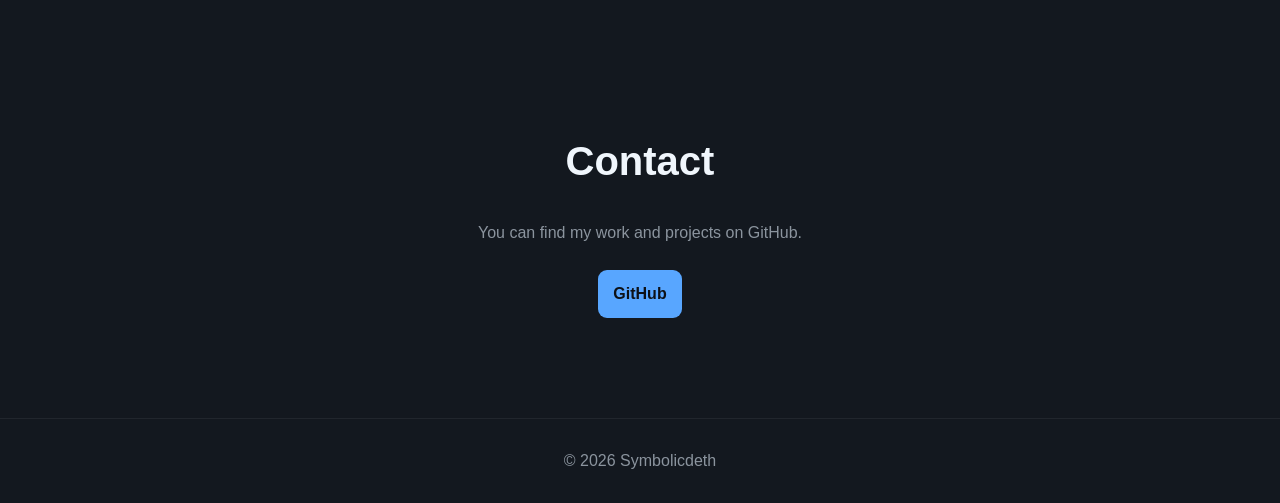
==== commit a5d33b23: "Add files via upload" ====
--- a/index.html
+++ b/index.html
@@ -55,9 +55,9 @@
         <h2>About Me</h2>
 
         <p>
-            Hi my name is Salomon, I am from Mexico but alreadybased in Dublin Ireland 
-            developing my skills in programming,databases, networking and interactive technologies
-            already studying and learning everyday to improve my skills in the world of Tech.
+            Hi my name is Salomon, I am from Mexico, already based in Dublin Ireland 
+            developing my skills in programming, databases, networking and interactive technologies
+            studying and learning everyday to improve my skills in the world of Tech.
         </p>
 
     </section>
@@ -143,7 +143,7 @@
             You can find my work and projects on GitHub.
         </p>
 
-        <a href="https://github.com/dashboard" class="button">
+        <a href="https://github.com/Symbolicdeth" class="button">
             GitHub
         </a>
 
--- a/style.css
+++ b/style.css
@@ -3,7 +3,7 @@
 ========================= */
 
 * {
-    margin: 0;
+    margin: 0px;
     padding: 0;
     box-sizing: border-box;
 }
@@ -13,10 +13,10 @@
 }
 
 body {
-    background-color: #0d1117;
+    background-color: #13181f;
     color: #f0f6fc;
     font-family: Arial, sans-serif;
-    line-height: 1.6;
+    line-height: 1.5;
 }
 
 
@@ -25,8 +25,12 @@
 ========================= */
 
 header {
-    padding: 25px 8%;
-    border-bottom: 1px solid #21262d;
+    padding: 15px 8%;
+    border-bottom: 4px solid #21262d;
+    position: sticky;
+    top: 0;
+    z-index: 1000;
+    background-color: #0d1117;
 }
 
 nav {
@@ -61,8 +65,8 @@
 ========================= */
 
 #hero {
-    min-height: 85vh;
-    padding: 120px 8%;
+    min-height: auto;
+    padding: 90px 8%;
     display: flex;
     flex-direction: column;
     justify-content: center;
@@ -70,7 +74,7 @@
 
 .subtitle {
     color: #58a6ff;
-    font-size: 14px;
+    font-size: 15px;
     letter-spacing: 3px;
     margin-bottom: 20px;
 }
@@ -97,12 +101,12 @@
 .button {
     display: inline-block;
     width: fit-content;
-    padding: 12px 24px;
+    padding: 12px 15px ;
     background-color: #58a6ff;
     color: #0d1117;
     text-decoration: none;
     font-weight: bold;
-    border-radius: 6px;
+    border-radius: 9px;
 }
 
 .button:hover {
@@ -142,7 +146,7 @@
 
 .skill {
     border: 1px solid #30363d;
-    padding: 12px 20px;
+    padding: 10px 10px;
     border-radius: 6px;
     color: #c9d1d9;
 }
@@ -160,7 +164,7 @@
 
 .project {
     border: 1px solid #30363d;
-    padding: 30px;
+    padding: 70px;
     border-radius: 8px;
     background-color: #243041;
 }
@@ -383,7 +387,7 @@
 }
 
 .project-video-preview {
-    height: 245px;
+    height: 235px;
     margin-bottom: 24px;
 }
 
@@ -401,7 +405,7 @@
 @media (max-width: 768px) {
 
     header {
-        padding: 20px 6%;
+        padding: 15px 6%;
     }
 
     nav {
@@ -416,7 +420,7 @@
 
     #hero {
         min-height: auto;
-        padding: 90px 6%;
+        padding: 50px 6% 25px;
     }
 
     #hero h1 {
@@ -428,7 +432,7 @@
     }
 
     section {
-        padding: 65px 6%;
+        padding: 1px 6%;
     }
 
     section h2 {
@@ -447,7 +451,7 @@
 
     .project-image {
         height: auto;
-        max-height: 260px;
+        max-height: 290px;
         object-fit: contain;
     }
 
@@ -477,4 +481,6 @@
     .project-detail-image {
         margin-top: 25px;
     }
-}
+    
+    
+}
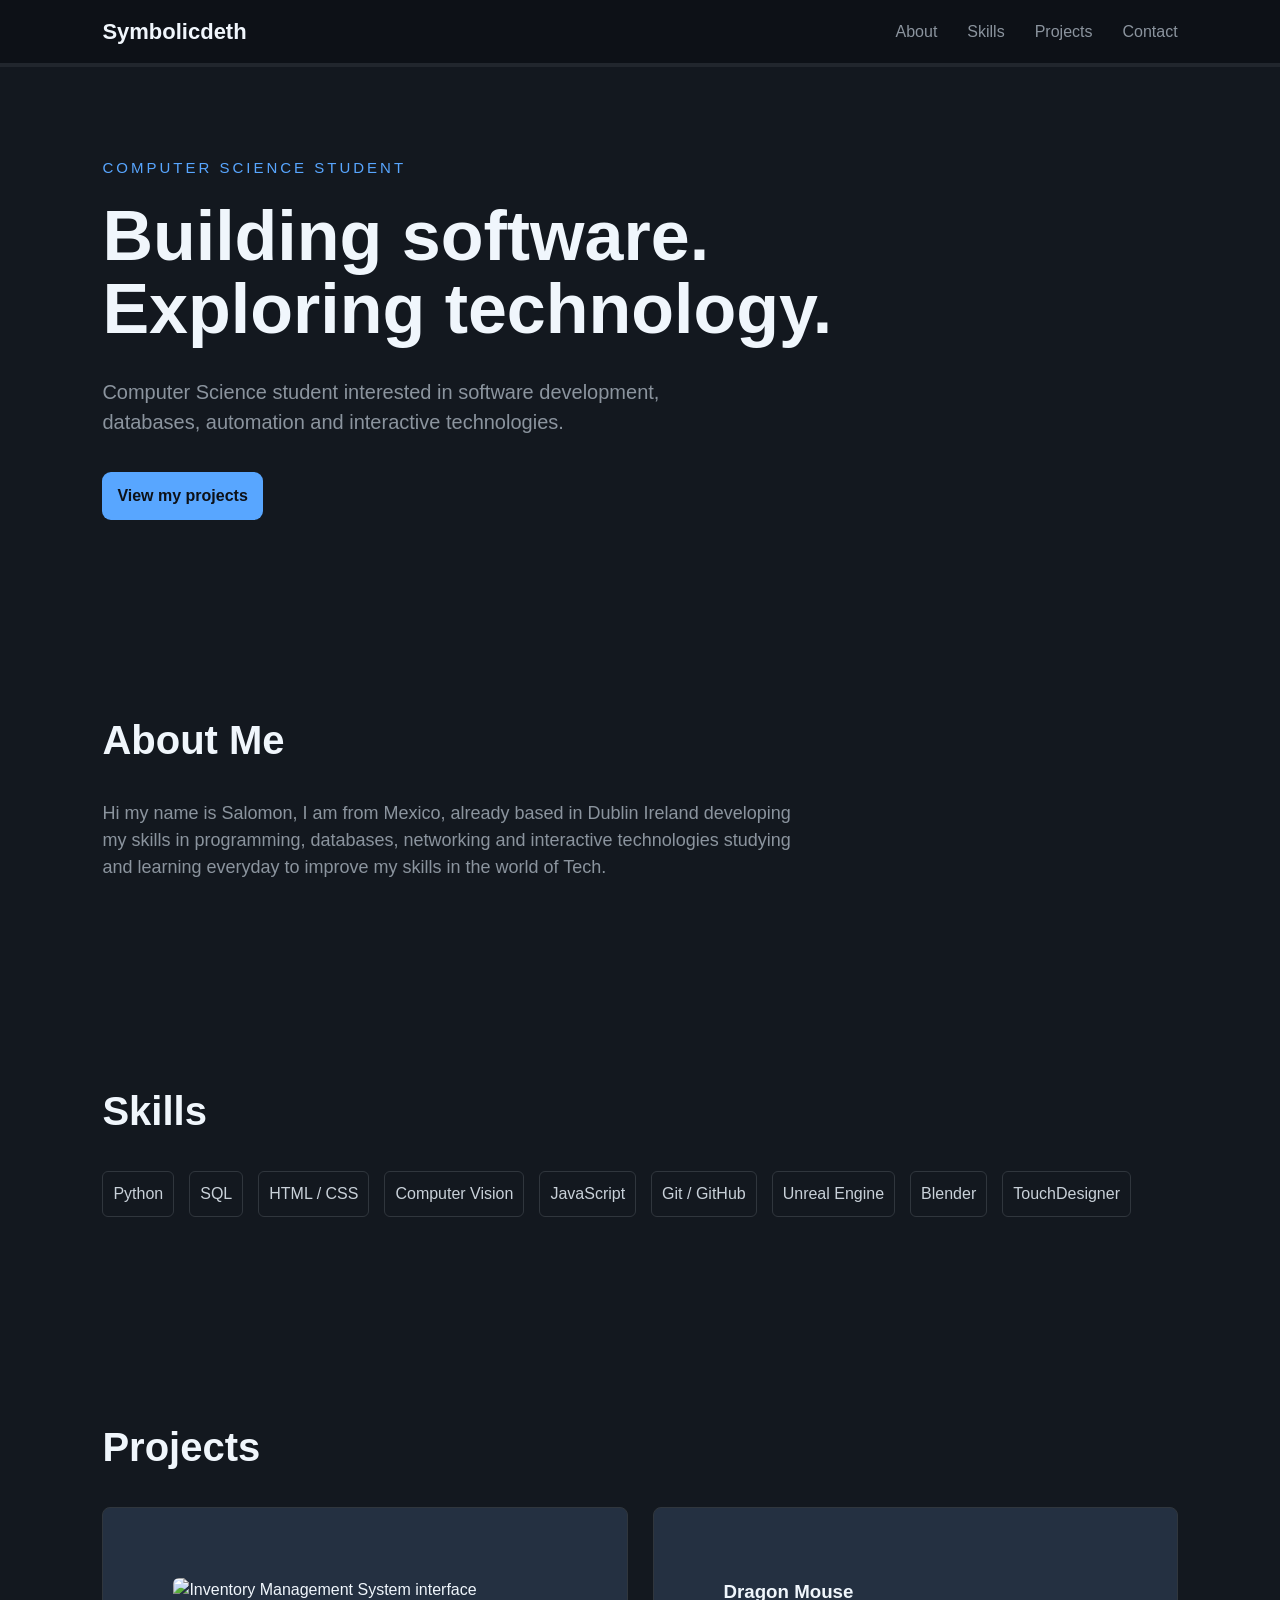
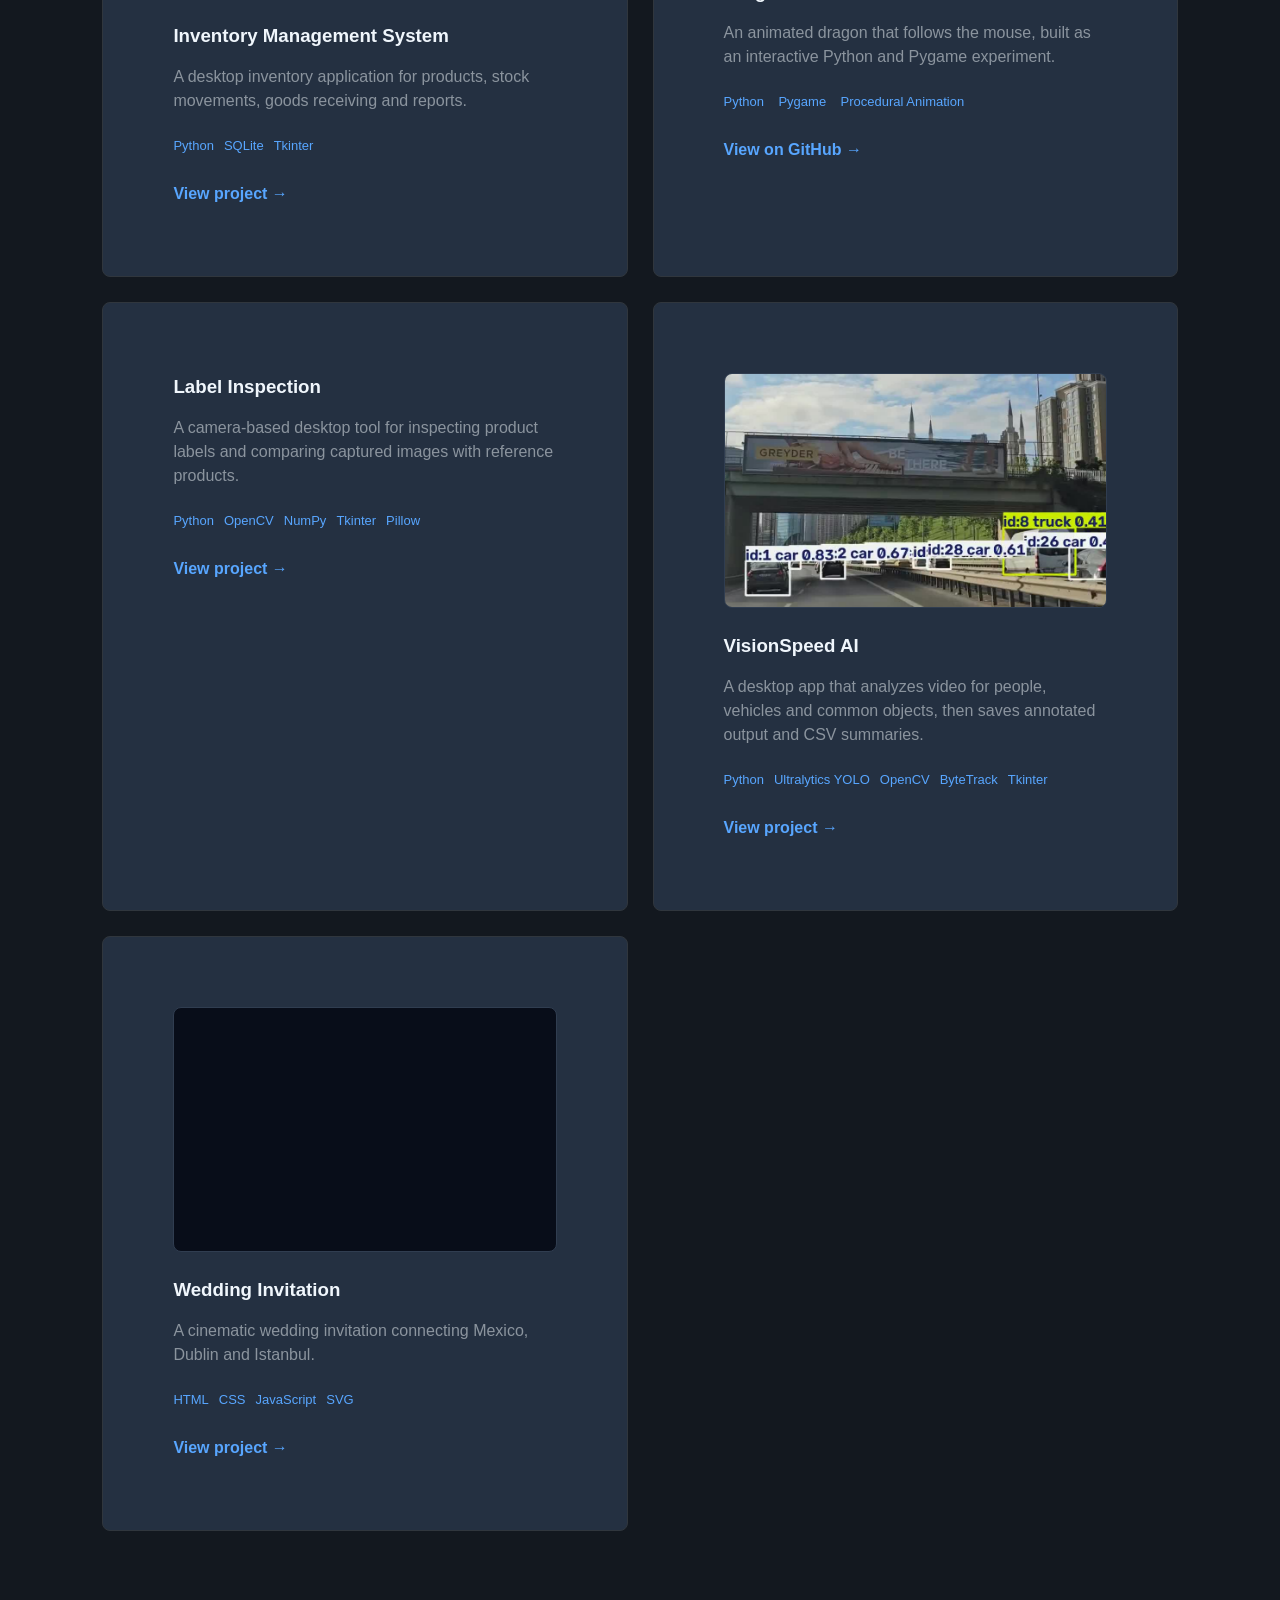
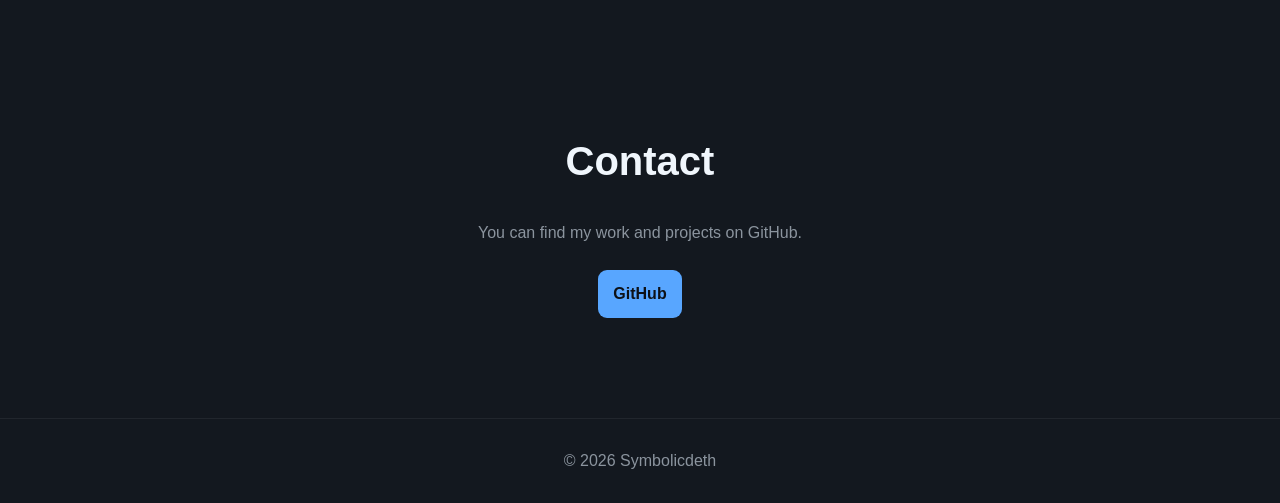
==== commit 769c8d2f: "Update index.html" ====
--- a/index.html
+++ b/index.html
@@ -98,11 +98,22 @@
                 <a href="projects/inventory.html" class="project-link">View project →</a>
             </article>
 
-            <article class="project">
+            </article>
+        <!-- Dragon Mouse -->
+        <div class="project">
                 <h3>Dragon Mouse</h3>
-                <p>An animated dragon that follows the mouse, built as an interactive Python and Pygame experiment.</p>
-                <div class="project-tags"><span>Python</span><span>Pygame</span><span>Procedural animation</span></div>
-                <a href="projects/dragon-mouse.html" class="project-link">View project →</a>
+                <p>An animated dragon that follows the mouse,
+                built as an interactive Python and Pygame experiment.</p>
+                <div class="project-tags">
+                <span>Python</span>
+                <span>Pygame</span>
+                <span>Procedural Animation</span>
+                </div>
+             <a href="https://github.com/Symbolicdeth/Dragon-Mouse"
+                    target="_blank"
+                    rel="noopener noreferrer"
+                    class="project-link">View on GitHub →</a>
+            </div>
             </article>
 
             <article class="project">
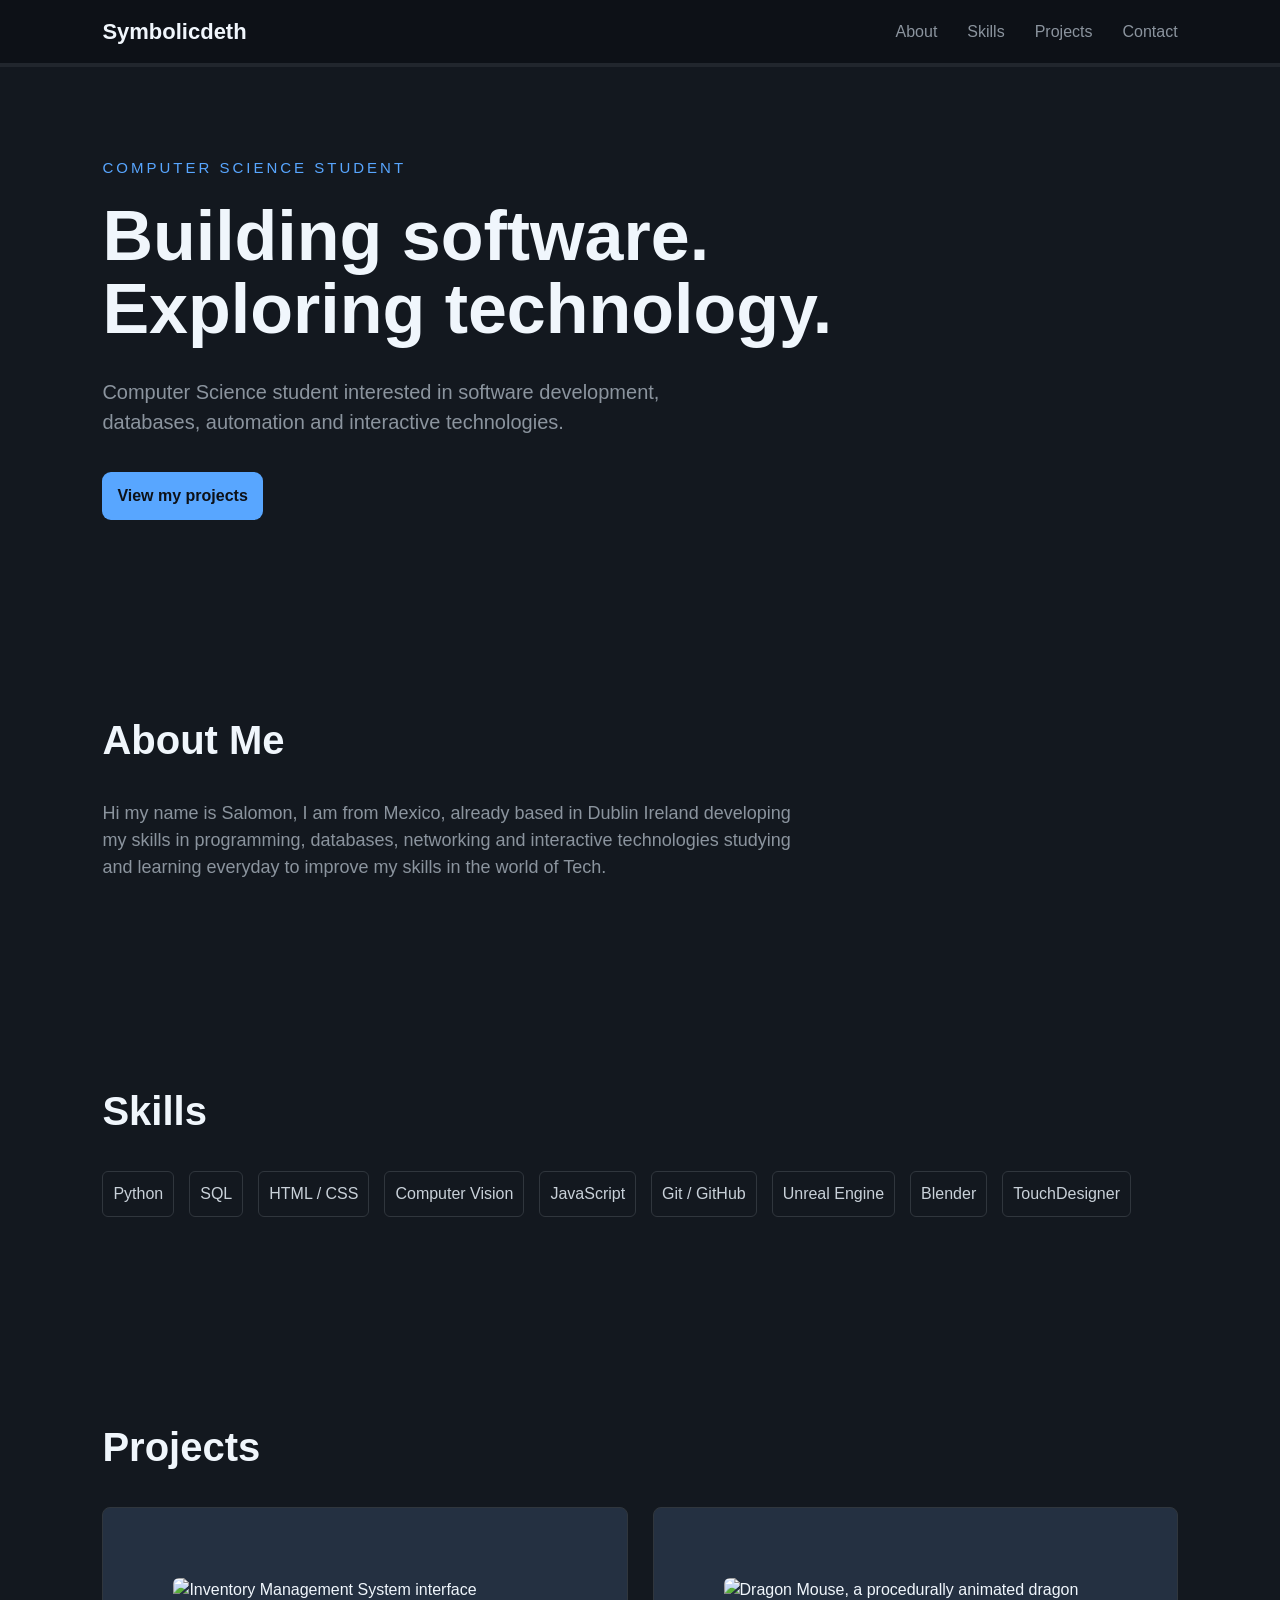
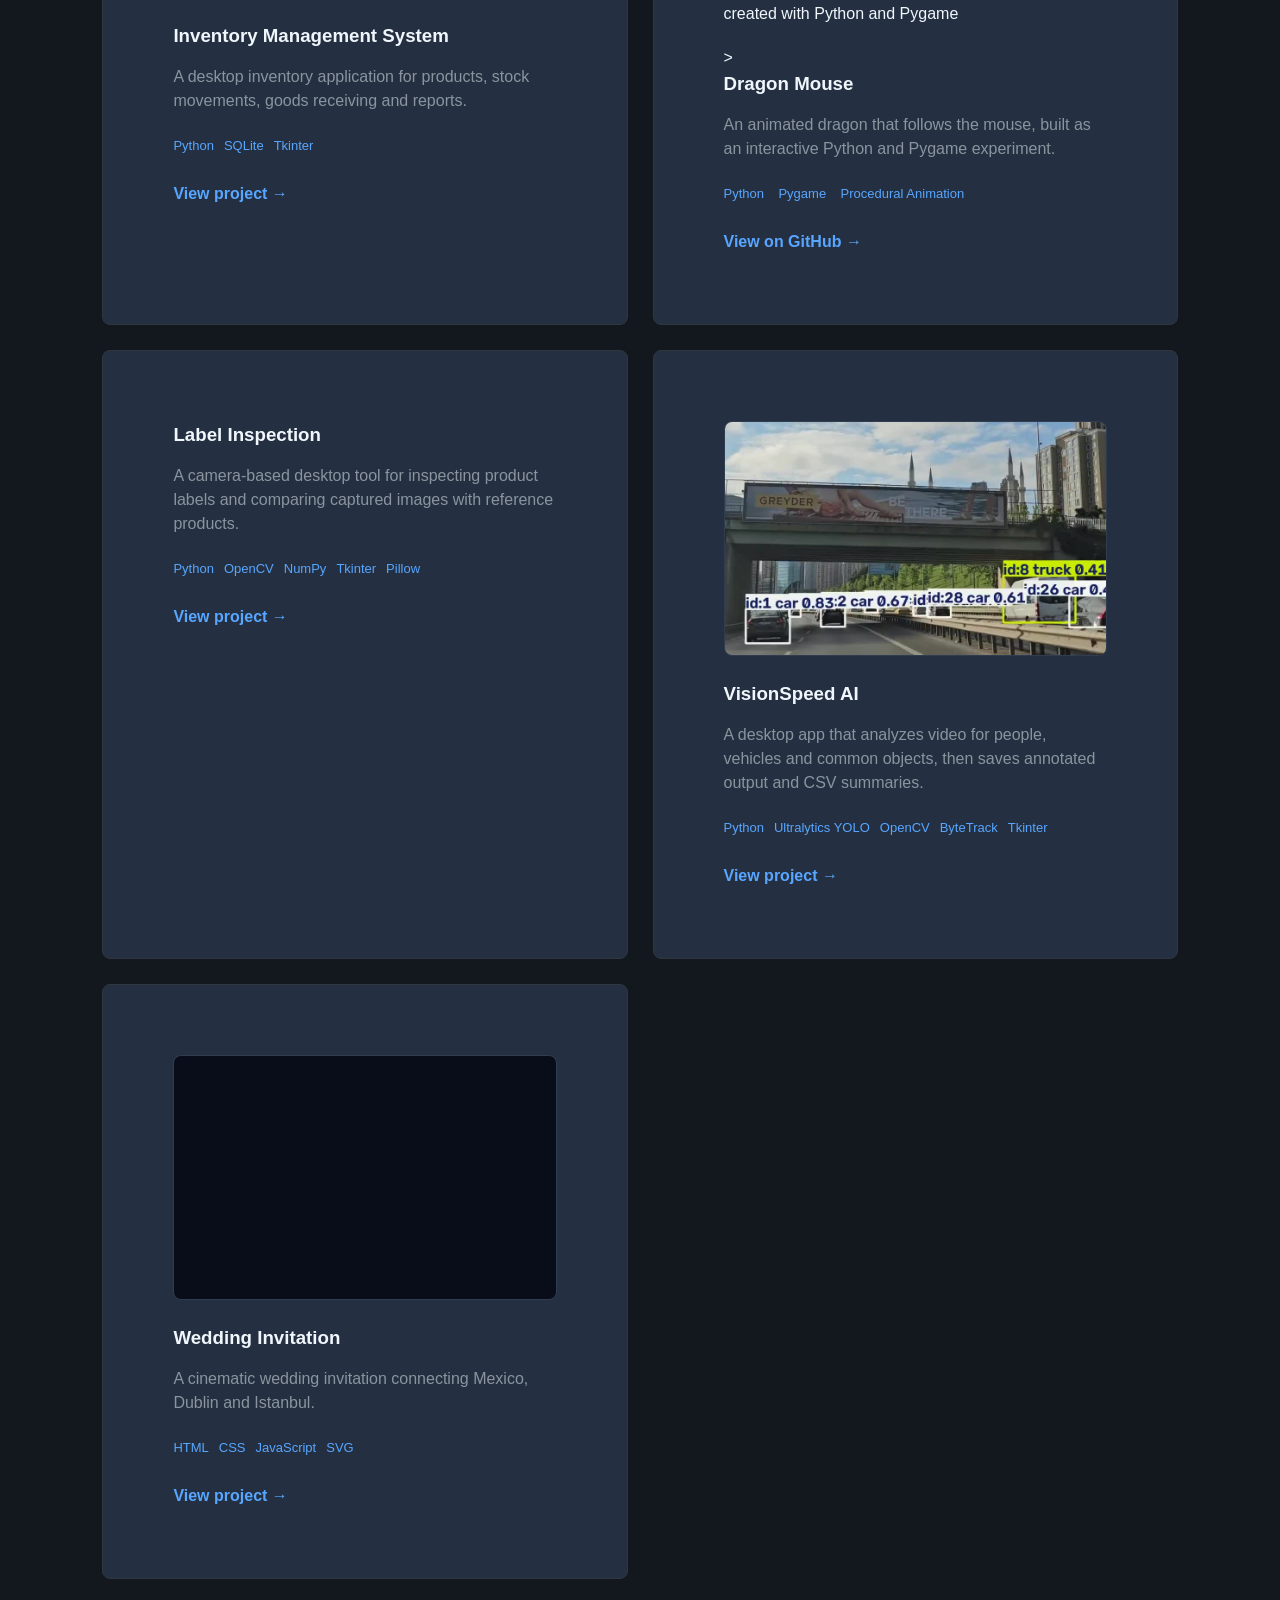
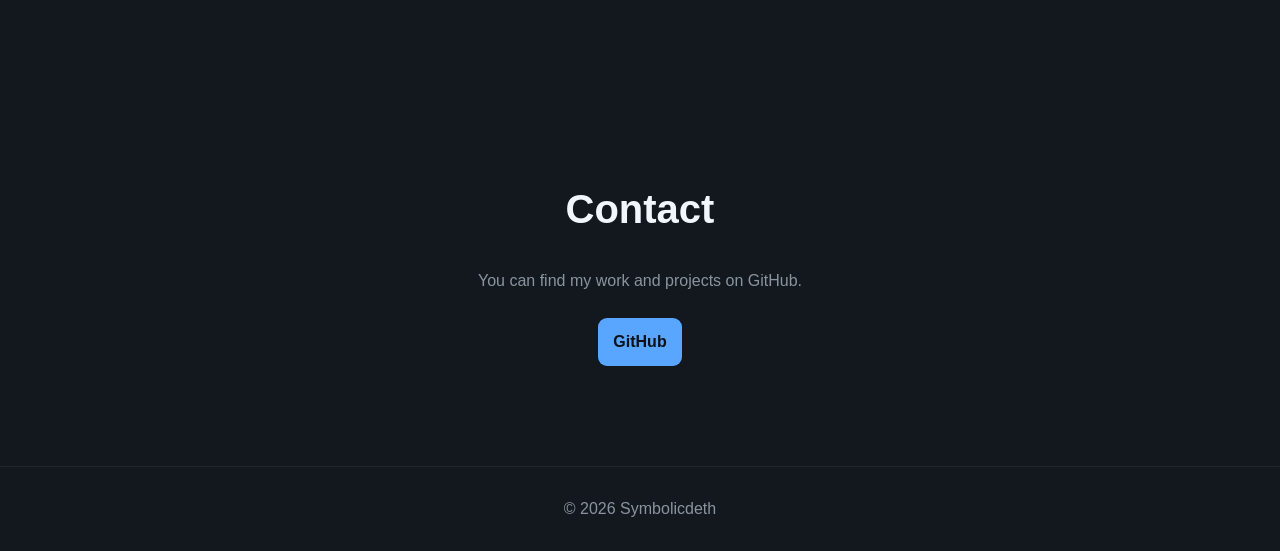
==== commit a7774440: "Update index.html" ====
--- a/index.html
+++ b/index.html
@@ -101,6 +101,12 @@
             </article>
         <!-- Dragon Mouse -->
         <div class="project">
+                <img
+                    src="images/dragon-mouse.png"
+                    alt="Dragon Mouse, a procedurally animated dragon created with Python and Pygame"
+                    class="project-image"
+                >
+>
                 <h3>Dragon Mouse</h3>
                 <p>An animated dragon that follows the mouse,
                 built as an interactive Python and Pygame experiment.</p>
